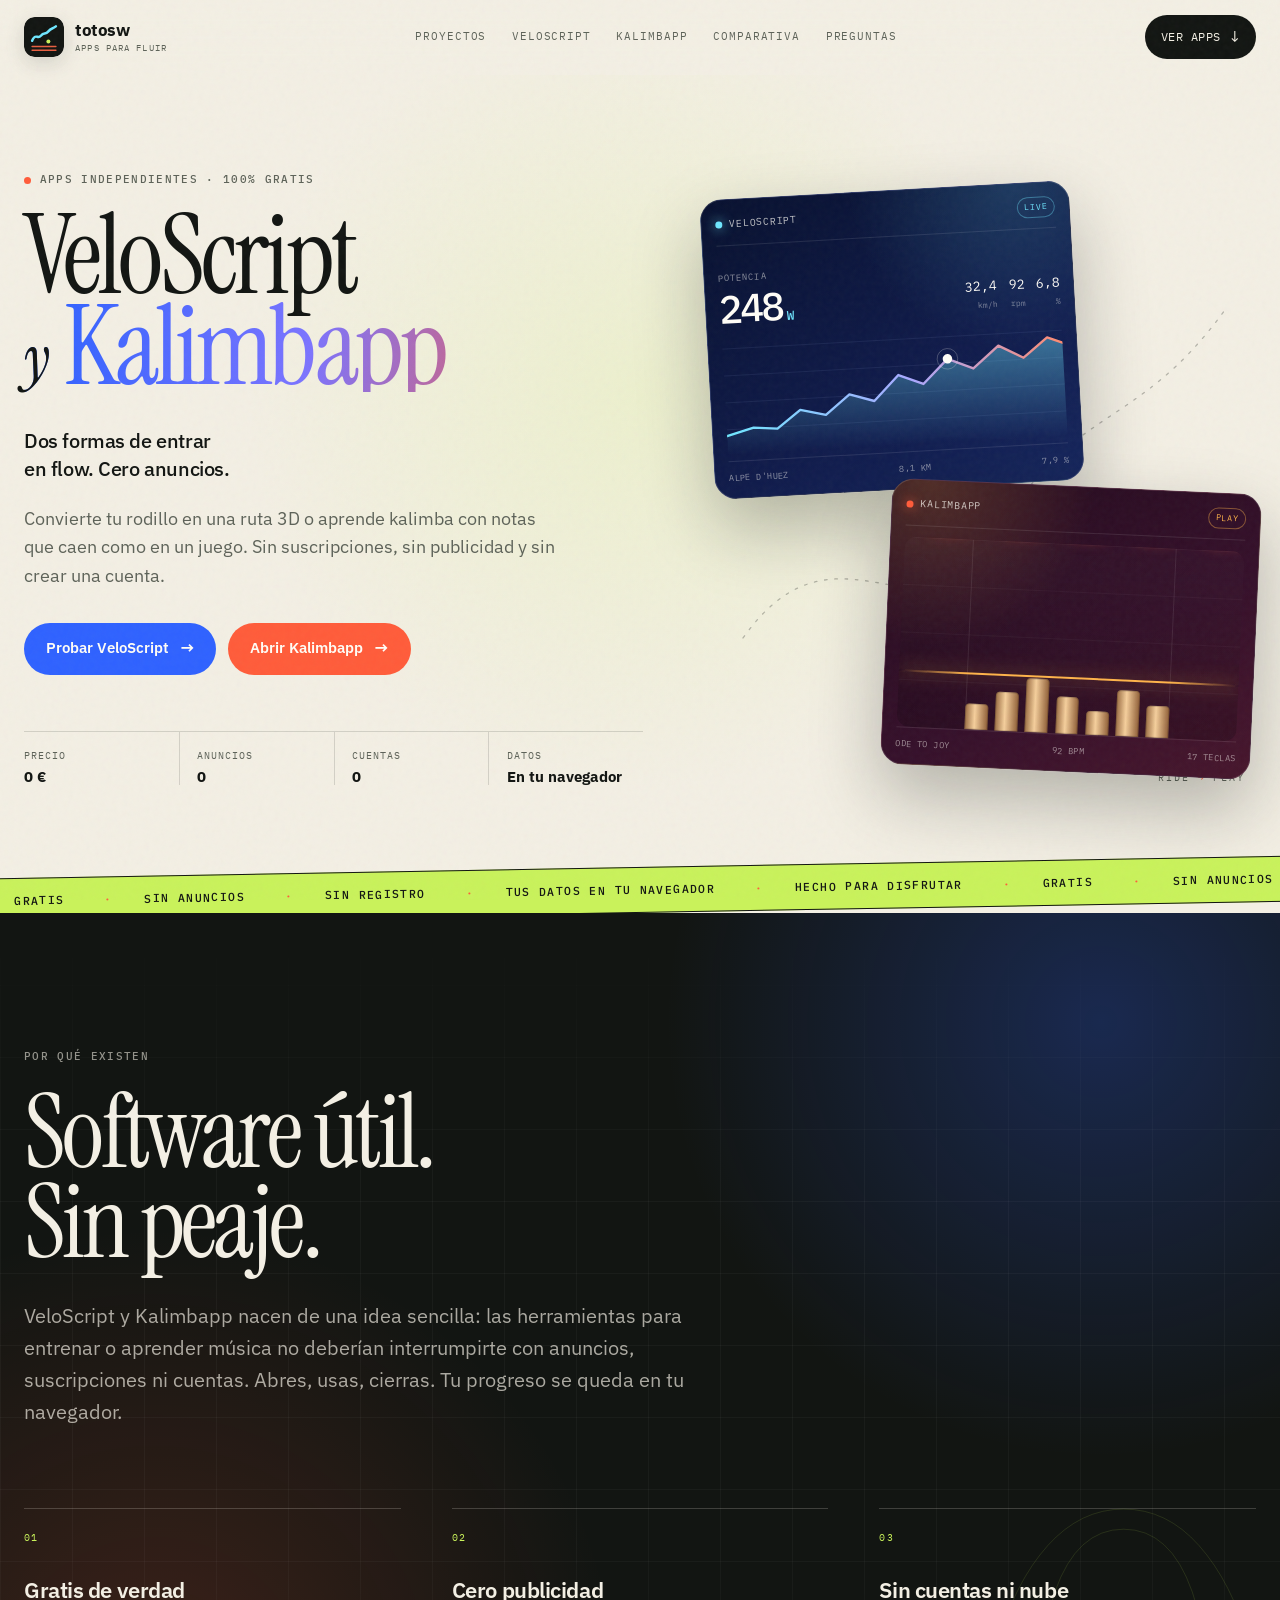
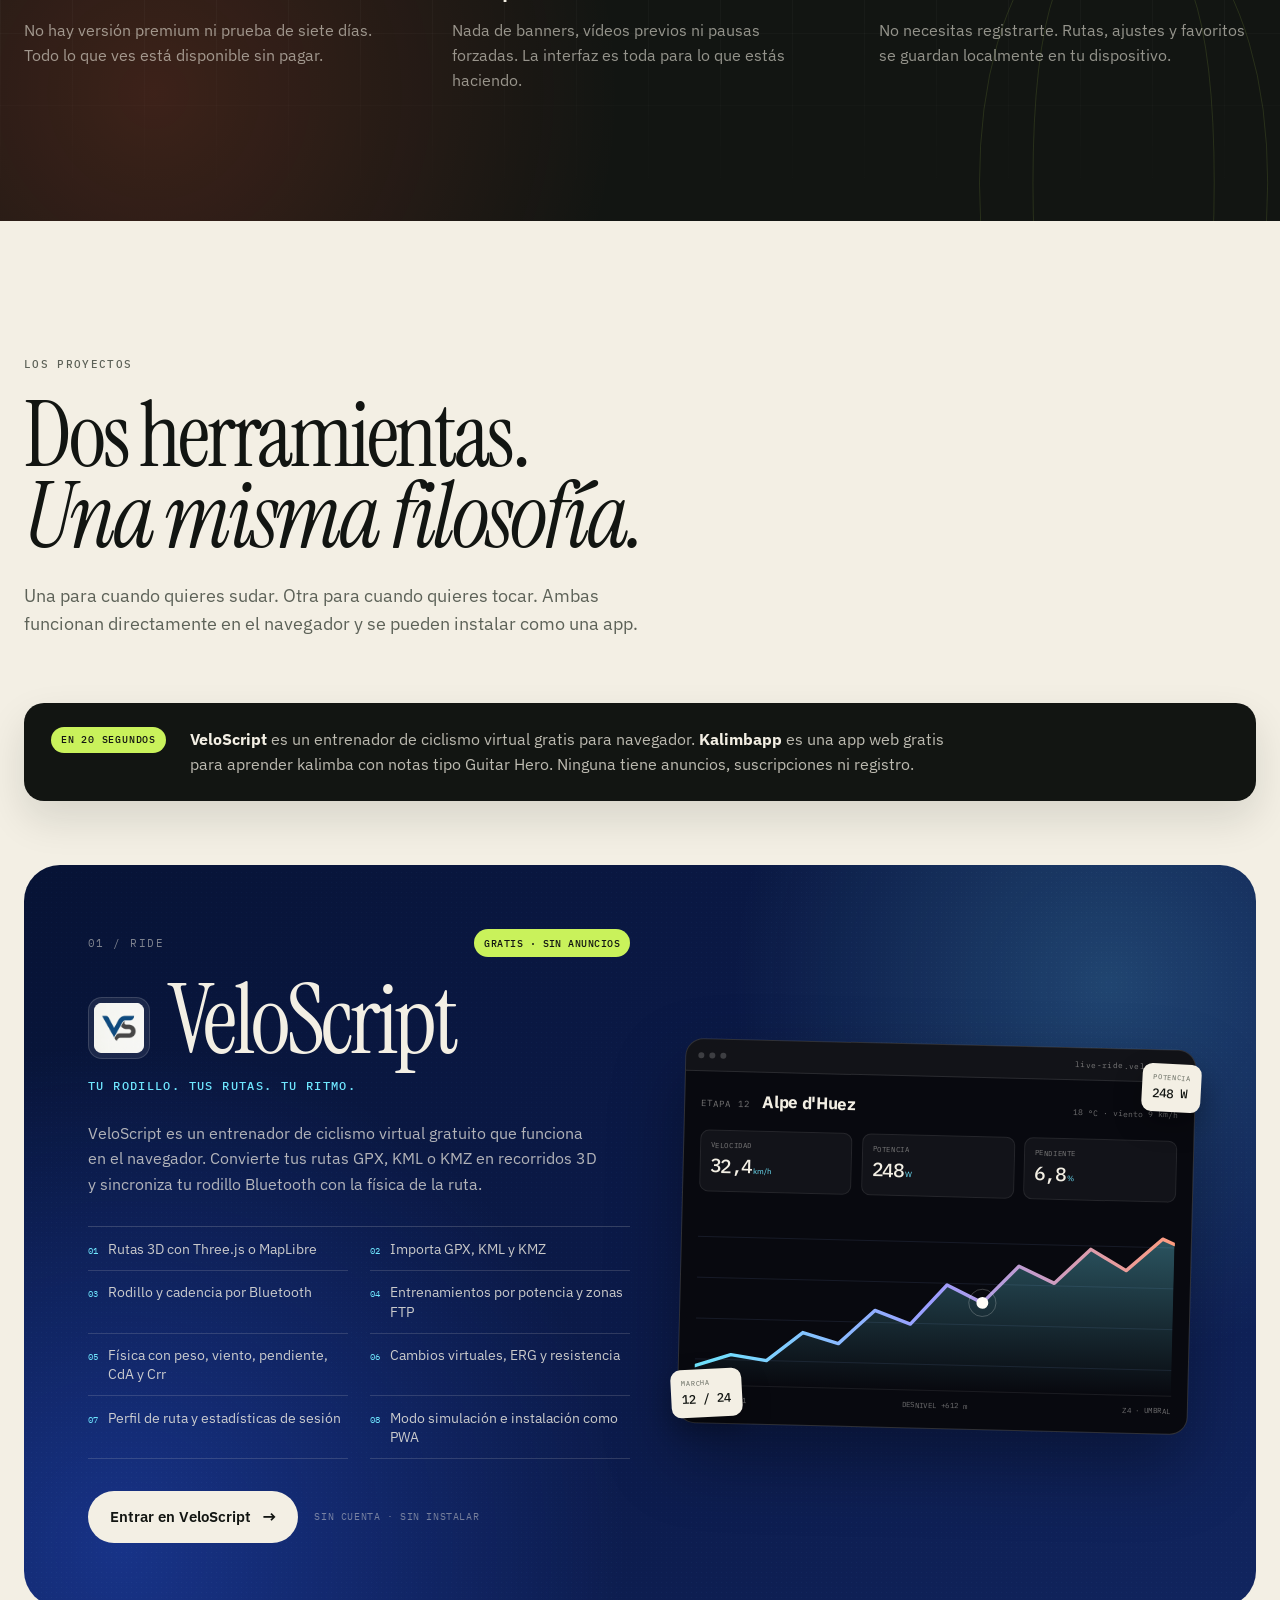
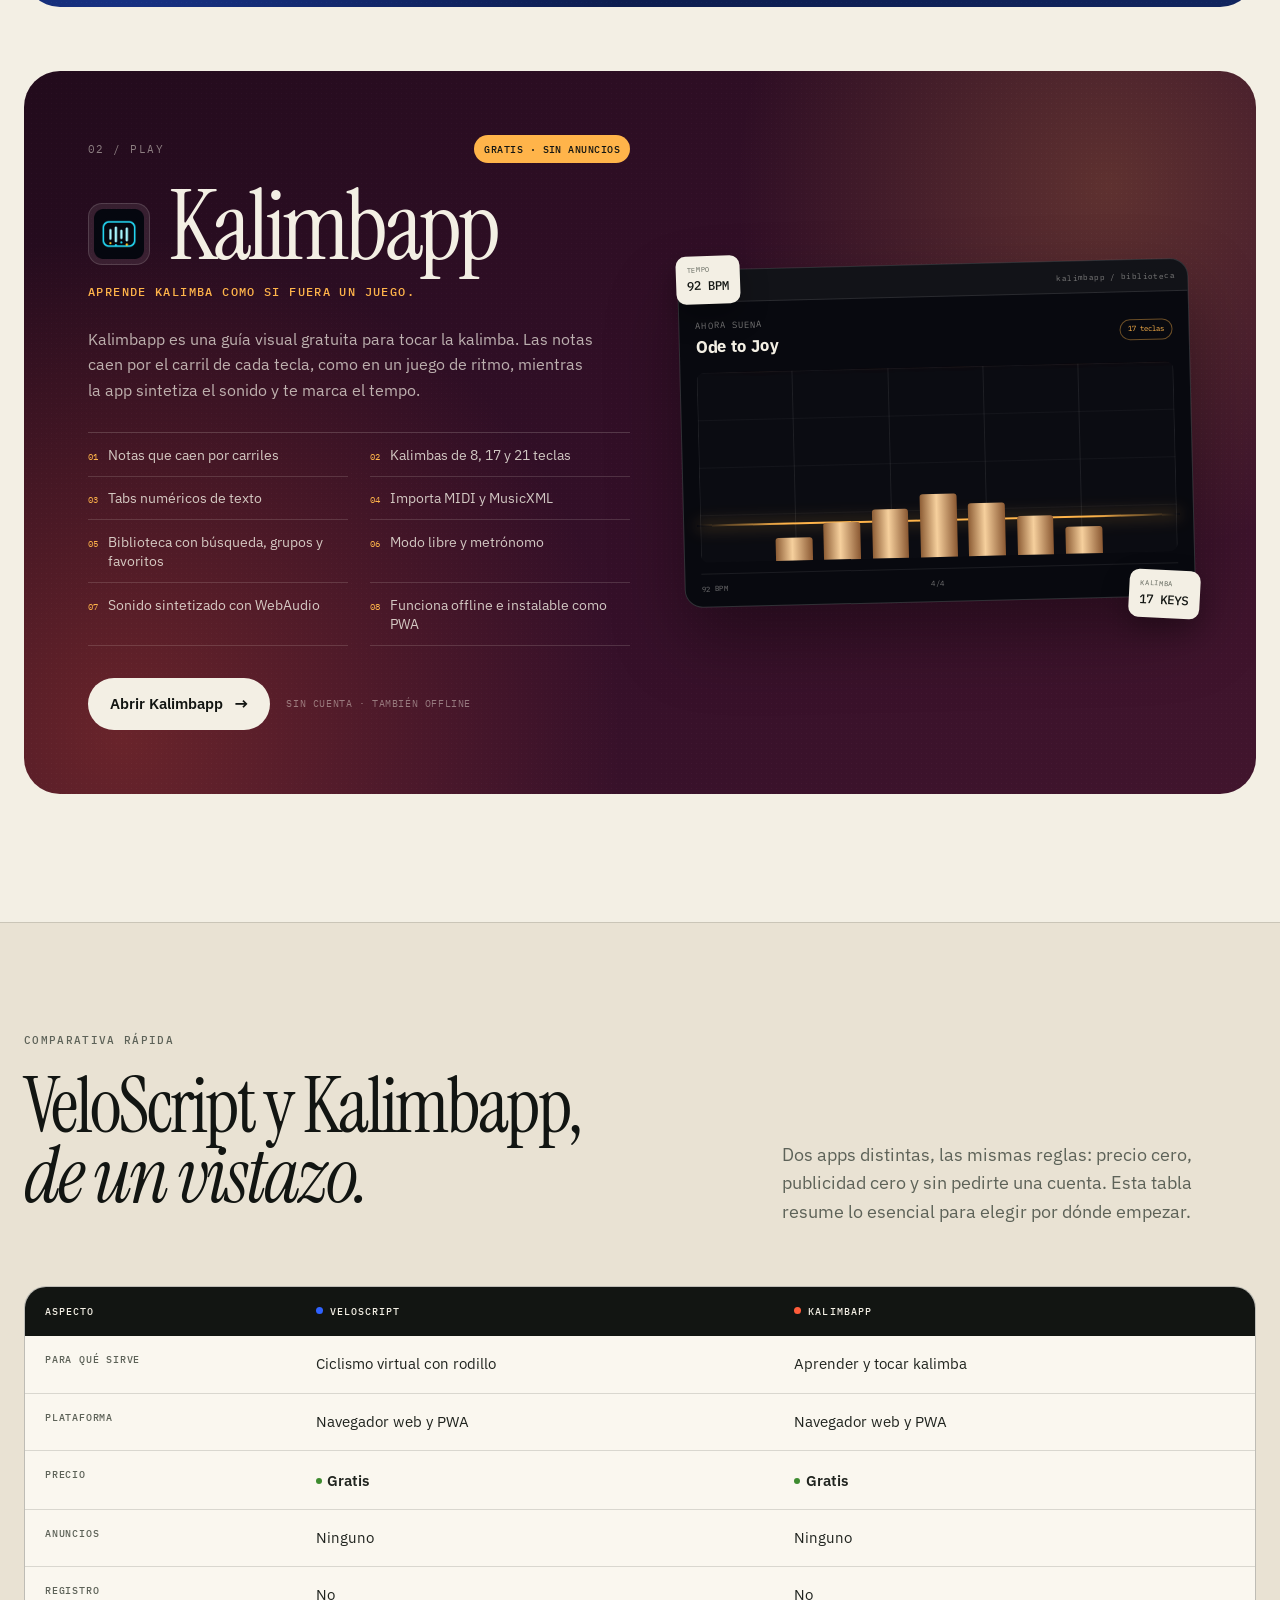
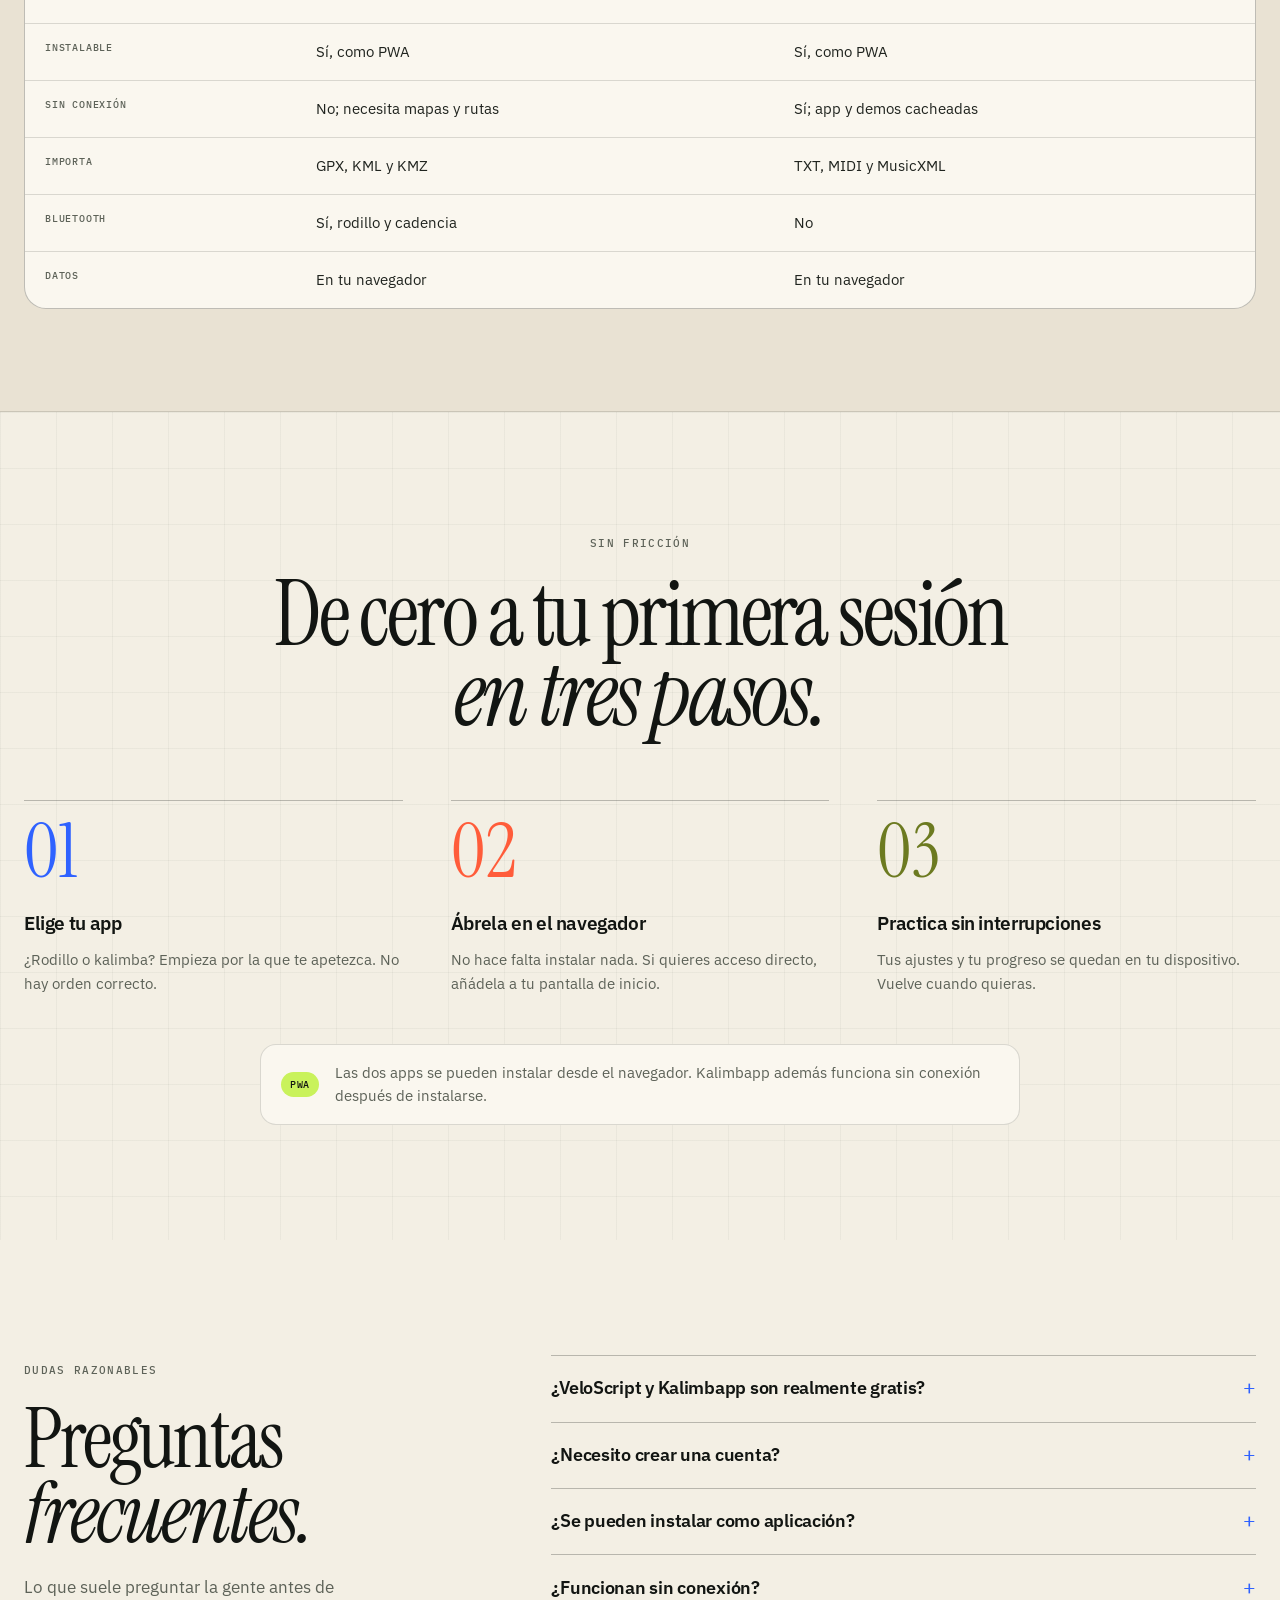
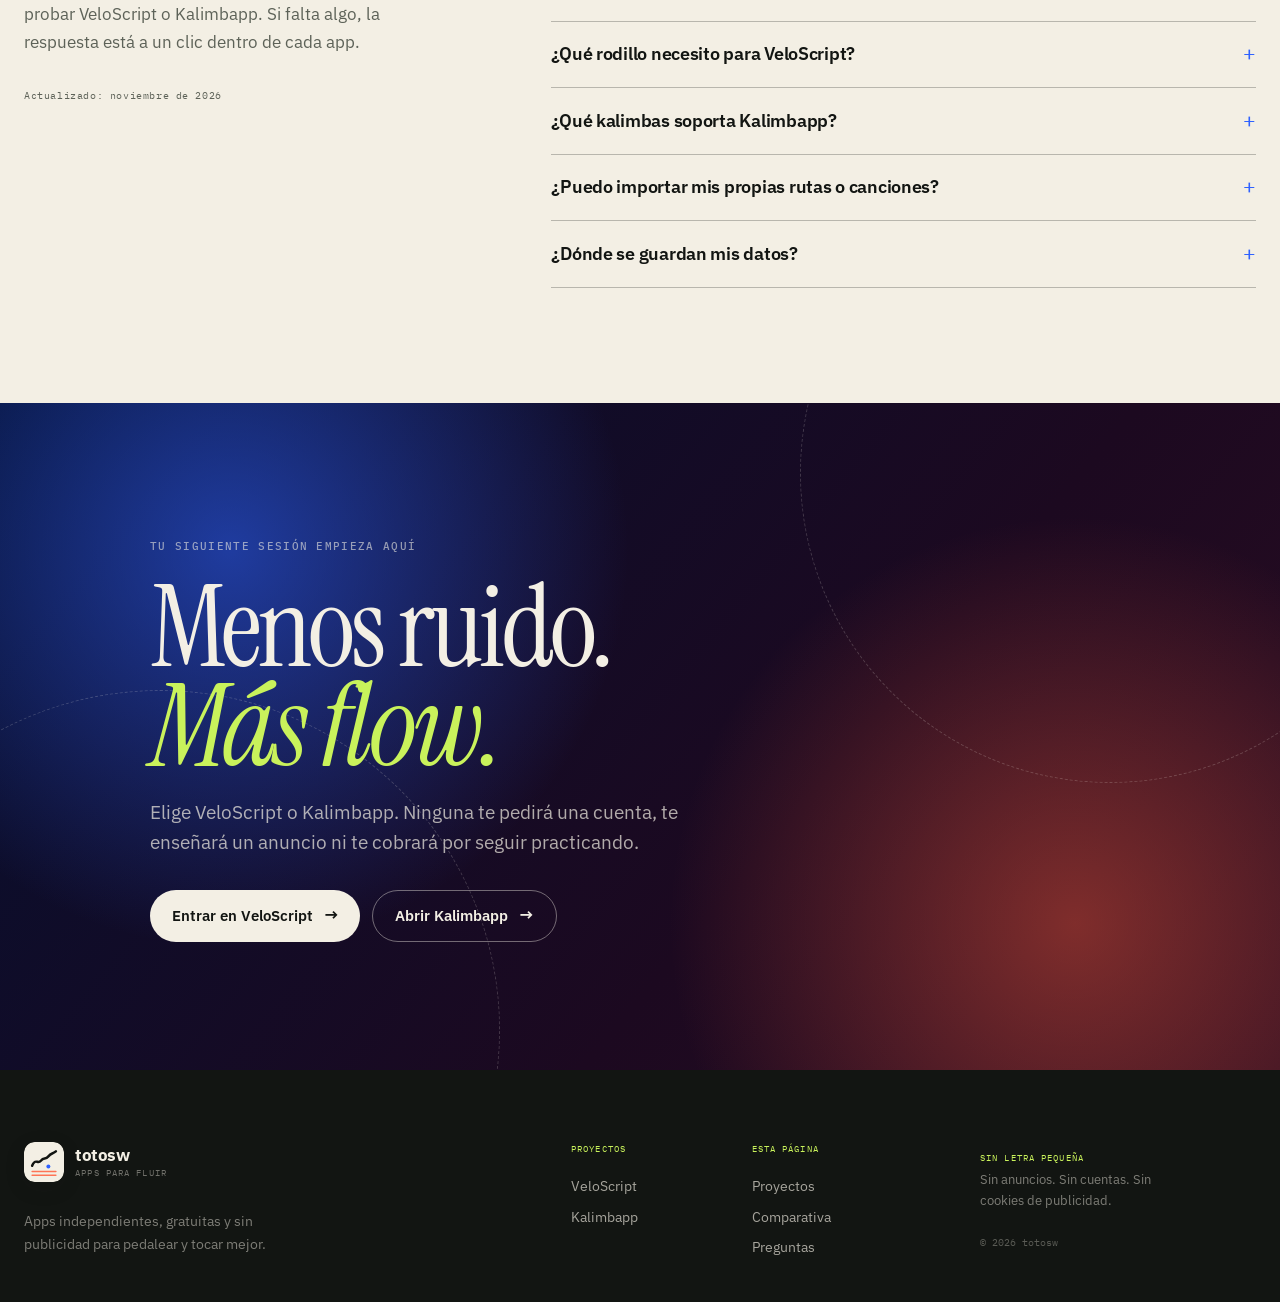
==== index.html @ 56e46e8c "landing" ====
<!doctype html>
<html lang="es">
<head>
  <meta charset="utf-8">
  <meta name="viewport" content="width=device-width, initial-scale=1">
  <title>VeloScript y Kalimbapp · Ciclismo y kalimba gratis</title>
  <meta name="description" content="VeloScript convierte tu rodillo en rutas 3D y entrenamientos por potencia. Kalimbapp enseña kalimba con un juego visual. Gratis, sin anuncios ni registro.">
  <meta name="robots" content="index, follow, max-image-preview:large, max-snippet:-1, max-video-preview:-1">
  <link rel="canonical" href="https://totosw.github.io/">
  <meta name="theme-color" content="#121512">

  <meta property="og:type" content="website">
  <meta property="og:site_name" content="totosw">
  <meta property="og:locale" content="es_ES">
  <meta property="og:title" content="VeloScript y Kalimbapp · Ciclismo y kalimba gratis">
  <meta property="og:description" content="Dos apps gratuitas y sin anuncios: entrenamiento de ciclismo virtual y aprendizaje de kalimba con notas tipo juego.">
  <meta property="og:url" content="https://totosw.github.io/">
  <meta property="og:image" content="https://totosw.github.io/assets/og-cover.png">
  <meta property="og:image:width" content="1200">
  <meta property="og:image:height" content="630">
  <meta property="og:image:alt" content="VeloScript y Kalimbapp, dos apps gratuitas y sin anuncios.">
  <meta name="twitter:card" content="summary_large_image">
  <meta name="twitter:title" content="VeloScript y Kalimbapp · Ciclismo y kalimba gratis">
  <meta name="twitter:description" content="Dos apps gratuitas y sin anuncios: entrenamiento de ciclismo virtual y aprendizaje de kalimba con notas tipo juego.">
  <meta name="twitter:image" content="https://totosw.github.io/assets/og-cover.png">

  <link rel="icon" href="assets/favicon.svg" type="image/svg+xml">
  <link rel="alternate" hreflang="es" href="https://totosw.github.io/">
  <link rel="alternate" hreflang="x-default" href="https://totosw.github.io/">

  <link rel="preconnect" href="https://fonts.googleapis.com">
  <link rel="preconnect" href="https://fonts.gstatic.com" crossorigin>
  <link href="https://fonts.googleapis.com/css2?family=IBM+Plex+Mono:wght@400;500&family=IBM+Plex+Sans:wght@400;500;600;700&family=Instrument+Serif:ital@0;1&display=swap" rel="stylesheet">
  <link rel="stylesheet" href="styles.css">

  <script type="application/ld+json">
  {
    "@context": "https://schema.org",
    "@graph": [
      {
        "@type": "WebSite",
        "@id": "https://totosw.github.io/#website",
        "url": "https://totosw.github.io/",
        "name": "totosw",
        "description": "Apps gratuitas y sin anuncios para ciclismo virtual y kalimba.",
        "inLanguage": "es",
        "publisher": { "@id": "https://totosw.github.io/#organization" }
      },
      {
        "@type": "Organization",
        "@id": "https://totosw.github.io/#organization",
        "name": "totosw",
        "url": "https://totosw.github.io/",
        "logo": {
          "@type": "ImageObject",
          "url": "https://totosw.github.io/assets/favicon.svg"
        },
        "description": "Proyectos web independientes, gratuitos y sin publicidad."
      },
      {
        "@type": "WebPage",
        "@id": "https://totosw.github.io/#webpage",
        "url": "https://totosw.github.io/",
        "name": "VeloScript y Kalimbapp · Ciclismo y kalimba gratis",
        "description": "VeloScript convierte tu rodillo en rutas 3D con entrenamientos por potencia. Kalimbapp te enseña kalimba con un juego visual. Gratis, sin anuncios y sin registro.",
        "isPartOf": { "@id": "https://totosw.github.io/#website" },
        "about": [
          { "@id": "https://totosw.github.io/veloscript/#software" },
          { "@id": "https://totosw.github.io/kalimbaka/#software" }
        ],
        "inLanguage": "es",
        "dateModified": "2026-11-06"
      },
      {
        "@type": "SoftwareApplication",
        "@id": "https://totosw.github.io/veloscript/#software",
        "name": "VeloScript",
        "alternateName": "Veloscript",
        "applicationCategory": "SportsApplication",
        "applicationSubCategory": "Entrenador de ciclismo virtual",
        "operatingSystem": "Web",
        "browserRequirements": "Navegador moderno con WebGL. Web Bluetooth para conectar rodillos y sensores.",
        "url": "https://totosw.github.io/veloscript/",
        "image": "https://totosw.github.io/assets/veloscript-mark.png",
        "description": "Entrenador de ciclismo virtual gratuito para navegador. Convierte rutas GPX, KML y KMZ en recorridos 3D, conecta tu rodillo Bluetooth y entrena con potencia, cadencia y física de la ruta.",
        "isAccessibleForFree": true,
        "offers": {
          "@type": "Offer",
          "price": "0",
          "priceCurrency": "EUR",
          "availability": "https://schema.org/InStock"
        },
        "featureList": [
          "Rutas 3D con Three.js o MapLibre",
          "Importación de GPX, KML y KMZ",
          "Rodillo y cadencia por Bluetooth",
          "Entrenamientos estructurados por potencia y zonas FTP",
          "Física de ciclismo con peso, viento, pendiente, CdA y Crr",
          "Cambios virtuales, modos ERG y resistencia",
          "Estadísticas de sesión y perfil de ruta",
          "Instalable como PWA"
        ],
        "publisher": { "@id": "https://totosw.github.io/#organization" }
      },
      {
        "@type": "SoftwareApplication",
        "@id": "https://totosw.github.io/kalimbaka/#software",
        "name": "Kalimbapp",
        "alternateName": "Kalimbaka",
        "applicationCategory": "MusicApplication",
        "applicationSubCategory": "Aprendizaje de kalimba",
        "operatingSystem": "Web",
        "browserRequirements": "Navegador moderno con WebAudio. Funciona offline tras la instalación.",
        "url": "https://totosw.github.io/kalimbaka/",
        "image": "https://totosw.github.io/assets/kalimbapp-mark.png",
        "description": "Guía visual gratuita para tocar la kalimba. Las notas caen por el carril de cada tecla, con tabs numéricos, sonido sintetizado, metrónomo e importación de MIDI y MusicXML.",
        "isAccessibleForFree": true,
        "offers": {
          "@type": "Offer",
          "price": "0",
          "priceCurrency": "EUR",
          "availability": "https://schema.org/InStock"
        },
        "featureList": [
          "Guía visual con notas que caen por carriles",
          "Kalimbas de 8, 17 y 21 teclas en Do mayor",
          "Tabs numéricos de texto",
          "Importación de MIDI y MusicXML",
          "Biblioteca con búsqueda, grupos y favoritos",
          "Modo libre, metrónomo y sonido con WebAudio",
          "Calibración de pantalla",
          "Funciona offline y es instalable como PWA"
        ],
        "publisher": { "@id": "https://totosw.github.io/#organization" }
      },
      {
        "@type": "FAQPage",
        "@id": "https://totosw.github.io/#faq",
        "mainEntity": [
          {
            "@type": "Question",
            "name": "¿VeloScript y Kalimbapp son realmente gratis?",
            "acceptedAnswer": {
              "@type": "Answer",
              "text": "Sí. Las dos aplicaciones se pueden usar completas sin pagar, sin suscripción y sin anuncios. No hay una versión premium oculta ni compras dentro de la app."
            }
          },
          {
            "@type": "Question",
            "name": "¿Necesito crear una cuenta para usar VeloScript o Kalimbapp?",
            "acceptedAnswer": {
              "@type": "Answer",
              "text": "No. No hay registro ni inicio de sesión. La configuración, las rutas importadas y los favoritos se guardan en el almacenamiento local del navegador."
            }
          },
          {
            "@type": "Question",
            "name": "¿Se pueden instalar como aplicación?",
            "acceptedAnswer": {
              "@type": "Answer",
              "text": "Sí. Ambas incluyen un manifest PWA y se pueden añadir a la pantalla de inicio desde un navegador compatible. En Android y escritorio aparece la opción de instalar; en iPhone o iPad se usa Compartir y Añadir a pantalla de inicio."
            }
          },
          {
            "@type": "Question",
            "name": "¿Funcionan sin conexión?",
            "acceptedAnswer": {
              "@type": "Answer",
              "text": "Kalimbapp funciona offline después de instalarse: su service worker cachea la aplicación y las canciones de demostración. VeloScript necesita conexión para cargar mapas, teselas y rutas, aunque se puede instalar como acceso directo."
            }
          },
          {
            "@type": "Question",
            "name": "¿Qué rodillo necesito para VeloScript?",
            "acceptedAnswer": {
              "@type": "Answer",
              "text": "VeloScript utiliza Web Bluetooth para conectar rodillos y sensores compatibles. También incluye un modo de simulación para probar la interfaz y la física sin dispositivo."
            }
          },
          {
            "@type": "Question",
            "name": "¿Qué kalimbas soporta Kalimbapp?",
            "acceptedAnswer": {
              "@type": "Answer",
              "text": "Kalimbapp está pensada para kalimbas diatónicas en Do mayor de 8, 17 y 21 teclas. Los tabs de 17 teclas también funcionan en una kalimba de 21."
            }
          },
          {
            "@type": "Question",
            "name": "¿Puedo importar mis propias rutas o canciones?",
            "acceptedAnswer": {
              "@type": "Answer",
              "text": "Sí. VeloScript acepta archivos GPX, KML y KMZ. Kalimbapp acepta tabs de texto, archivos MIDI y partituras MusicXML, además de bibliotecas JSON."
            }
          },
          {
            "@type": "Question",
            "name": "¿Dónde se guardan mis datos?",
            "acceptedAnswer": {
              "@type": "Answer",
              "text": "En tu navegador. Ninguna de las dos aplicaciones necesita un backend para funcionar y no se crea una cuenta en la nube."
            }
          }
        ]
      }
    ]
  }
  </script>
</head>
<body>
  <a class="skip-link" href="#main">Saltar al contenido</a>
  <div class="grain" aria-hidden="true"></div>

  <header class="site-header" id="top">
    <div class="wrap header-inner">
      <a class="brand" href="/" aria-label="totosw, inicio">
        <svg class="brand-mark" viewBox="0 0 64 64" aria-hidden="true">
          <rect width="64" height="64" rx="16" fill="#121512"/>
          <path d="M13 38c5-13 9-2 14-8s7-1 12-7 6-3 12-8" fill="none" stroke="#6fe7ff" stroke-width="4" stroke-linecap="round" stroke-linejoin="round"/>
          <path d="M13 47h38M13 53h38" fill="none" stroke="#ff6846" stroke-width="2.4" stroke-linecap="round" opacity=".9"/>
          <circle cx="39" cy="39" r="3.2" fill="#c9f25b"/>
        </svg>
        <span class="brand-copy">
          <span class="brand-name">totosw</span>
          <span class="brand-sub">apps para fluir</span>
        </span>
      </a>

      <nav class="main-nav" aria-label="Navegación principal">
        <a href="#proyectos">Proyectos</a>
        <a href="#veloscript">VeloScript</a>
        <a href="#kalimbapp">Kalimbapp</a>
        <a href="#comparativa">Comparativa</a>
        <a href="#faq">Preguntas</a>
      </nav>

      <a class="header-cta" href="#proyectos">Ver apps <span aria-hidden="true">↓</span></a>
    </div>
  </header>

  <main id="main">
    <section class="hero" aria-labelledby="hero-title">
      <div class="wrap hero-grid">
        <div class="hero-copy">
          <p class="kicker"><span class="kicker-dot" aria-hidden="true"></span> Apps independientes · 100% gratis</p>
          <h1 id="hero-title">
            <span class="h1-line">VeloScript</span>
            <span class="h1-line h1-line--second"><em>y</em> Kalimbapp</span>
            <span class="h1-sub">Dos formas de entrar en flow. Cero anuncios.</span>
          </h1>
          <p class="hero-lead">Convierte tu rodillo en una ruta 3D o aprende kalimba con notas que caen como en un juego. Sin suscripciones, sin publicidad y sin crear una cuenta.</p>

          <div class="hero-actions">
            <a class="btn btn--ride" href="/veloscript/">Probar VeloScript <span aria-hidden="true">→</span></a>
            <a class="btn btn--play" href="/kalimbaka/">Abrir Kalimbapp <span aria-hidden="true">→</span></a>
          </div>

          <dl class="proof">
            <div><dt>Precio</dt><dd>0 €</dd></div>
            <div><dt>Anuncios</dt><dd>0</dd></div>
            <div><dt>Cuentas</dt><dd>0</dd></div>
            <div><dt>Datos</dt><dd>En tu navegador</dd></div>
          </dl>
        </div>

        <div class="hero-stage" aria-hidden="true">
          <svg class="stage-flow" viewBox="0 0 640 680" fill="none">
            <path d="M42 530C155 370 260 560 340 410C420 260 500 290 602 150" stroke="currentColor" stroke-width="1.5" stroke-dasharray="3 9" stroke-linecap="round"/>
            <circle cx="340" cy="410" r="5" fill="currentColor"/>
          </svg>

          <article class="device device--ride">
            <div class="device-bar">
              <span class="device-dot device-dot--blue"></span>
              <span>VeloScript</span>
              <span class="device-state">LIVE</span>
            </div>
            <div class="ride-hud">
              <div class="ride-power">
                <span class="micro-label">Potencia</span>
                <strong>248<small>W</small></strong>
              </div>
              <div class="ride-splits">
                <span>32,4<small>km/h</small></span>
                <span>92<small>rpm</small></span>
                <span>6,8<small>%</small></span>
              </div>
            </div>
            <svg class="ride-profile" viewBox="0 0 430 150" fill="none">
              <defs>
                <linearGradient id="ride-fill" x1="0" y1="0" x2="0" y2="1">
                  <stop offset="0" stop-color="#6fe7ff" stop-opacity=".42"/>
                  <stop offset="1" stop-color="#6fe7ff" stop-opacity="0"/>
                </linearGradient>
                <linearGradient id="ride-stroke" x1="0" y1="0" x2="1" y2="0">
                  <stop offset="0" stop-color="#6fe7ff"/>
                  <stop offset=".55" stop-color="#a9a8ff"/>
                  <stop offset="1" stop-color="#ff8b6f"/>
                </linearGradient>
              </defs>
              <path d="M0 118H430M0 84H430M0 50H430M0 16H430" stroke="#8fa8d8" stroke-opacity=".13"/>
              <path d="M0 126L34 117L64 120L94 98L126 106L157 82L188 92L220 61L251 74L283 44L315 58L348 31L379 48L410 24L430 32V150H0Z" fill="url(#ride-fill)"/>
              <path d="M0 126L34 117L64 120L94 98L126 106L157 82L188 92L220 61L251 74L283 44L315 58L348 31L379 48L410 24L430 32" stroke="url(#ride-stroke)" stroke-width="3" stroke-linecap="round" stroke-linejoin="round"/>
              <circle cx="283" cy="44" r="6" fill="#fffdf7"/>
              <circle cx="283" cy="44" r="13" stroke="#fffdf7" stroke-opacity=".28"/>
            </svg>
            <div class="device-foot">
              <span>Alpe d'Huez</span>
              <span>8,1 km</span>
              <span>7,9 %</span>
            </div>
          </article>

          <article class="device device--play">
            <div class="device-bar">
              <span class="device-dot device-dot--coral"></span>
              <span>Kalimbapp</span>
              <span class="device-state device-state--amber">PLAY</span>
            </div>
            <div class="play-stage">
              <div class="play-lanes">
                <span class="note note--1"></span>
                <span class="note note--2"></span>
                <span class="note note--3"></span>
                <span class="note note--4"></span>
                <span class="note note--5"></span>
              </div>
              <div class="hit-line"></div>
              <div class="tines">
                <i style="--h:38%"></i><i style="--h:58%"></i><i style="--h:80%"></i><i style="--h:55%"></i><i style="--h:36%"></i><i style="--h:68%"></i><i style="--h:48%"></i>
              </div>
            </div>
            <div class="device-foot">
              <span>Ode to Joy</span>
              <span>92 BPM</span>
              <span>17 teclas</span>
            </div>
          </article>

          <span class="stage-caption">RIDE <b>→</b> PLAY</span>
        </div>
      </div>
    </section>

    <div class="ticker" aria-hidden="true">
      <div class="ticker-track">
        <span>Gratis</span><span>Sin anuncios</span><span>Sin registro</span><span>Tus datos en tu navegador</span><span>Hecho para disfrutar</span>
        <span>Gratis</span><span>Sin anuncios</span><span>Sin registro</span><span>Tus datos en tu navegador</span><span>Hecho para disfrutar</span>
      </div>
    </div>

    <section class="manifesto" aria-labelledby="manifesto-title">
      <span class="manifesto-zero" aria-hidden="true">0</span>
      <div class="wrap">
        <p class="kicker kicker--light">Por qué existen</p>
        <h2 id="manifesto-title">Software útil.<br>Sin peaje.</h2>
        <p class="manifesto-lead">VeloScript y Kalimbapp nacen de una idea sencilla: las herramientas para entrenar o aprender música no deberían interrumpirte con anuncios, suscripciones ni cuentas. Abres, usas, cierras. Tu progreso se queda en tu navegador.</p>
        <div class="pillars">
          <article>
            <span class="pillar-num">01</span>
            <h3>Gratis de verdad</h3>
            <p>No hay versión premium ni prueba de siete días. Todo lo que ves está disponible sin pagar.</p>
          </article>
          <article>
            <span class="pillar-num">02</span>
            <h3>Cero publicidad</h3>
            <p>Nada de banners, vídeos previos ni pausas forzadas. La interfaz es toda para lo que estás haciendo.</p>
          </article>
          <article>
            <span class="pillar-num">03</span>
            <h3>Sin cuentas ni nube</h3>
            <p>No necesitas registrarte. Rutas, ajustes y favoritos se guardan localmente en tu dispositivo.</p>
          </article>
        </div>
      </div>
    </section>

    <section class="projects" id="proyectos" aria-labelledby="projects-title">
      <div class="wrap">
        <header class="section-head">
          <p class="kicker">Los proyectos</p>
          <h2 id="projects-title">Dos herramientas.<br><em>Una misma filosofía.</em></h2>
          <p>Una para cuando quieres sudar. Otra para cuando quieres tocar. Ambas funcionan directamente en el navegador y se pueden instalar como una app.</p>
        </header>

        <div class="quick-answer">
          <span class="quick-answer-label">En 20 segundos</span>
          <p><strong>VeloScript</strong> es un entrenador de ciclismo virtual gratis para navegador. <strong>Kalimbapp</strong> es una app web gratis para aprender kalimba con notas tipo Guitar Hero. Ninguna tiene anuncios, suscripciones ni registro.</p>
        </div>

        <article class="project project--ride" id="veloscript">
          <div class="project-copy">
            <div class="project-meta">
              <span class="project-num">01 / RIDE</span>
              <span class="free-badge">Gratis · Sin anuncios</span>
            </div>
            <div class="project-title">
              <img class="project-icon" src="assets/veloscript-mark.png" alt="Logotipo de VeloScript" width="56" height="56" loading="lazy">
              <h2>VeloScript</h2>
            </div>
            <p class="project-tagline">Tu rodillo. Tus rutas. Tu ritmo.</p>
            <p class="project-answer">VeloScript es un entrenador de ciclismo virtual gratuito que funciona en el navegador. Convierte tus rutas GPX, KML o KMZ en recorridos 3D y sincroniza tu rodillo Bluetooth con la física de la ruta.</p>
            <ul class="feature-list">
              <li><span>01</span>Rutas 3D con Three.js o MapLibre</li>
              <li><span>02</span>Importa GPX, KML y KMZ</li>
              <li><span>03</span>Rodillo y cadencia por Bluetooth</li>
              <li><span>04</span>Entrenamientos por potencia y zonas FTP</li>
              <li><span>05</span>Física con peso, viento, pendiente, CdA y Crr</li>
              <li><span>06</span>Cambios virtuales, ERG y resistencia</li>
              <li><span>07</span>Perfil de ruta y estadísticas de sesión</li>
              <li><span>08</span>Modo simulación e instalación como PWA</li>
            </ul>
            <div class="project-actions">
              <a class="btn btn--light" href="/veloscript/">Entrar en VeloScript <span aria-hidden="true">→</span></a>
              <span class="action-note">Sin cuenta · Sin instalar</span>
            </div>
          </div>

          <div class="project-art project-art--ride" aria-hidden="true">
            <div class="art-window">
              <div class="art-window-bar"><i></i><i></i><i></i><span>live-ride.veloscript</span></div>
              <div class="art-ride">
                <div class="art-ride-top">
                  <span class="micro-label">Etapa 12</span>
                  <strong>Alpe d'Huez</strong>
                  <span class="art-weather">18 °C · viento 9 km/h</span>
                </div>
                <div class="art-ride-stats">
                  <div><span>Velocidad</span><b>32,4</b><small>km/h</small></div>
                  <div><span>Potencia</span><b>248</b><small>W</small></div>
                  <div><span>Pendiente</span><b>6,8</b><small>%</small></div>
                </div>
                <svg viewBox="0 0 560 220" fill="none">
                  <path d="M0 190H560M0 142H560M0 94H560M0 46H560" stroke="#9bb8ff" stroke-opacity=".12"/>
                  <path d="M0 198L42 184L84 190L126 156L168 168L210 128L252 143L294 96L336 116L378 72L420 91L462 50L504 74L546 36L560 42V220H0Z" fill="url(#project-fill)"/>
                  <path d="M0 198L42 184L84 190L126 156L168 168L210 128L252 143L294 96L336 116L378 72L420 91L462 50L504 74L546 36L560 42" stroke="url(#project-stroke)" stroke-width="4" stroke-linecap="round" stroke-linejoin="round"/>
                  <defs>
                    <linearGradient id="project-fill" x1="0" y1="0" x2="0" y2="1"><stop stop-color="#6fe7ff" stop-opacity=".34"/><stop offset="1" stop-color="#6fe7ff" stop-opacity="0"/></linearGradient>
                    <linearGradient id="project-stroke" x1="0" y1="0" x2="1" y2="0"><stop stop-color="#6fe7ff"/><stop offset=".5" stop-color="#9c9cff"/><stop offset="1" stop-color="#ff9c7f"/></linearGradient>
                  </defs>
                  <circle cx="336" cy="116" r="7" fill="#fffdf7"/>
                  <circle cx="336" cy="116" r="16" stroke="#fffdf7" stroke-opacity=".25"/>
                </svg>
                <div class="art-ride-foot"><span>KM 4,2 / 8,1</span><span>DESNIVEL +612 m</span><span>Z4 · UMBRAL</span></div>
              </div>
            </div>
            <div class="art-chip art-chip--power"><span>POTENCIA</span><strong>248 W</strong></div>
            <div class="art-chip art-chip--gear"><span>MARCHA</span><strong>12 / 24</strong></div>
          </div>
        </article>

        <article class="project project--play" id="kalimbapp">
          <div class="project-copy">
            <div class="project-meta">
              <span class="project-num">02 / PLAY</span>
              <span class="free-badge free-badge--play">Gratis · Sin anuncios</span>
            </div>
            <div class="project-title">
              <img class="project-icon" src="assets/kalimbapp-mark.png" alt="Icono de Kalimbapp" width="56" height="56" loading="lazy">
              <h2>Kalimbapp</h2>
            </div>
            <p class="project-tagline">Aprende kalimba como si fuera un juego.</p>
            <p class="project-answer">Kalimbapp es una guía visual gratuita para tocar la kalimba. Las notas caen por el carril de cada tecla, como en un juego de ritmo, mientras la app sintetiza el sonido y te marca el tempo.</p>
            <ul class="feature-list">
              <li><span>01</span>Notas que caen por carriles</li>
              <li><span>02</span>Kalimbas de 8, 17 y 21 teclas</li>
              <li><span>03</span>Tabs numéricos de texto</li>
              <li><span>04</span>Importa MIDI y MusicXML</li>
              <li><span>05</span>Biblioteca con búsqueda, grupos y favoritos</li>
              <li><span>06</span>Modo libre y metrónomo</li>
              <li><span>07</span>Sonido sintetizado con WebAudio</li>
              <li><span>08</span>Funciona offline e instalable como PWA</li>
            </ul>
            <div class="project-actions">
              <a class="btn btn--light" href="/kalimbaka/">Abrir Kalimbapp <span aria-hidden="true">→</span></a>
              <span class="action-note">Sin cuenta · También offline</span>
            </div>
          </div>

          <div class="project-art project-art--play" aria-hidden="true">
            <div class="art-window">
              <div class="art-window-bar"><i></i><i></i><i></i><span>kalimbapp / biblioteca</span></div>
              <div class="art-play">
                <div class="art-play-head">
                  <div><span class="micro-label">Ahora suena</span><strong>Ode to Joy</strong></div>
                  <span class="art-pill">17 teclas</span>
                </div>
                <div class="art-lanes">
                  <div class="art-lane"><span class="art-note" style="--x:18%;--d:0s"></span><span class="art-note" style="--x:52%;--d:-1.4s"></span></div>
                  <div class="art-lane"><span class="art-note" style="--x:36%;--d:-.7s"></span><span class="art-note" style="--x:72%;--d:-2.2s"></span></div>
                  <div class="art-lane"><span class="art-note" style="--x:25%;--d:-1.9s"></span><span class="art-note" style="--x:62%;--d:-.3s"></span></div>
                  <div class="art-lane"><span class="art-note" style="--x:44%;--d:-2.6s"></span><span class="art-note" style="--x:80%;--d:-1.1s"></span></div>
                  <div class="art-lane"><span class="art-note" style="--x:30%;--d:-1.6s"></span><span class="art-note" style="--x:66%;--d:-.5s"></span></div>
                </div>
                <div class="art-hit"></div>
                <div class="art-tines"><i style="--h:34%"></i><i style="--h:54%"></i><i style="--h:72%"></i><i style="--h:92%"></i><i style="--h:78%"></i><i style="--h:58%"></i><i style="--h:40%"></i></div>
                <div class="art-play-foot"><span>92 BPM</span><span>4/4</span><span>Melodía</span></div>
              </div>
            </div>
            <div class="art-chip art-chip--tempo"><span>TEMPO</span><strong>92 BPM</strong></div>
            <div class="art-chip art-chip--keys"><span>KALIMBA</span><strong>17 KEYS</strong></div>
          </div>
        </article>
      </div>
    </section>

    <section class="compare" id="comparativa" aria-labelledby="compare-title">
      <div class="wrap">
        <header class="section-head section-head--split">
          <div>
            <p class="kicker">Comparativa rápida</p>
            <h2 id="compare-title">VeloScript y Kalimbapp,<br><em>de un vistazo.</em></h2>
          </div>
          <p>Dos apps distintas, las mismas reglas: precio cero, publicidad cero y sin pedirte una cuenta. Esta tabla resume lo esencial para elegir por dónde empezar.</p>
        </header>

        <div class="table-wrap">
          <table>
            <caption>Comparativa de VeloScript y Kalimbapp</caption>
            <thead>
              <tr>
                <th scope="col">Aspecto</th>
                <th scope="col"><span class="th-dot th-dot--ride"></span>VeloScript</th>
                <th scope="col"><span class="th-dot th-dot--play"></span>Kalimbapp</th>
              </tr>
            </thead>
            <tbody>
              <tr><th scope="row">Para qué sirve</th><td>Ciclismo virtual con rodillo</td><td>Aprender y tocar kalimba</td></tr>
              <tr><th scope="row">Plataforma</th><td>Navegador web y PWA</td><td>Navegador web y PWA</td></tr>
              <tr><th scope="row">Precio</th><td><span class="yes">Gratis</span></td><td><span class="yes">Gratis</span></td></tr>
              <tr><th scope="row">Anuncios</th><td>Ninguno</td><td>Ninguno</td></tr>
              <tr><th scope="row">Registro</th><td>No</td><td>No</td></tr>
              <tr><th scope="row">Instalable</th><td>Sí, como PWA</td><td>Sí, como PWA</td></tr>
              <tr><th scope="row">Sin conexión</th><td>No; necesita mapas y rutas</td><td>Sí; app y demos cacheadas</td></tr>
              <tr><th scope="row">Importa</th><td>GPX, KML y KMZ</td><td>TXT, MIDI y MusicXML</td></tr>
              <tr><th scope="row">Bluetooth</th><td>Sí, rodillo y cadencia</td><td>No</td></tr>
              <tr><th scope="row">Datos</th><td>En tu navegador</td><td>En tu navegador</td></tr>
            </tbody>
          </table>
        </div>
      </div>
    </section>

    <section class="start" aria-labelledby="start-title">
      <div class="wrap">
        <header class="section-head section-head--center">
          <p class="kicker">Sin fricción</p>
          <h2 id="start-title">De cero a tu primera sesión<br><em>en tres pasos.</em></h2>
        </header>
        <div class="steps">
          <article>
            <span class="step-num">01</span>
            <h3>Elige tu app</h3>
            <p>¿Rodillo o kalimba? Empieza por la que te apetezca. No hay orden correcto.</p>
          </article>
          <article>
            <span class="step-num">02</span>
            <h3>Ábrela en el navegador</h3>
            <p>No hace falta instalar nada. Si quieres acceso directo, añádela a tu pantalla de inicio.</p>
          </article>
          <article>
            <span class="step-num">03</span>
            <h3>Practica sin interrupciones</h3>
            <p>Tus ajustes y tu progreso se quedan en tu dispositivo. Vuelve cuando quieras.</p>
          </article>
        </div>
        <div class="install-note">
          <span class="install-note-tag">PWA</span>
          <p>Las dos apps se pueden instalar desde el navegador. Kalimbapp además funciona sin conexión después de instalarse.</p>
        </div>
      </div>
    </section>

    <section class="faq" id="faq" aria-labelledby="faq-title">
      <div class="wrap faq-grid">
        <header class="faq-head">
          <p class="kicker">Dudas razonables</p>
          <h2 id="faq-title">Preguntas<br><em>frecuentes.</em></h2>
          <p>Lo que suele preguntar la gente antes de probar VeloScript o Kalimbapp. Si falta algo, la respuesta está a un clic dentro de cada app.</p>
          <p class="updated">Actualizado: <time datetime="2026-11-06">noviembre de 2026</time></p>
        </header>
        <div class="faq-list">
          <details class="faq-item">
            <summary>¿VeloScript y Kalimbapp son realmente gratis?</summary>
            <p>Sí. Las dos aplicaciones se pueden usar completas sin pagar, sin suscripción y sin anuncios. No hay una versión premium oculta ni compras dentro de la app.</p>
          </details>
          <details class="faq-item">
            <summary>¿Necesito crear una cuenta?</summary>
            <p>No. No hay registro ni inicio de sesión. La configuración, las rutas importadas y los favoritos se guardan en el almacenamiento local del navegador.</p>
          </details>
          <details class="faq-item">
            <summary>¿Se pueden instalar como aplicación?</summary>
            <p>Sí. Ambas incluyen un manifest PWA y se pueden añadir a la pantalla de inicio desde un navegador compatible. En Android y escritorio aparece la opción de instalar; en iPhone o iPad se usa Compartir y Añadir a pantalla de inicio.</p>
          </details>
          <details class="faq-item">
            <summary>¿Funcionan sin conexión?</summary>
            <p>Kalimbapp funciona offline después de instalarse: su service worker cachea la aplicación y las canciones de demostración. VeloScript necesita conexión para cargar mapas, teselas y rutas, aunque se puede instalar como acceso directo.</p>
          </details>
          <details class="faq-item">
            <summary>¿Qué rodillo necesito para VeloScript?</summary>
            <p>VeloScript utiliza Web Bluetooth para conectar rodillos y sensores compatibles. También incluye un modo de simulación para probar la interfaz y la física sin dispositivo.</p>
          </details>
          <details class="faq-item">
            <summary>¿Qué kalimbas soporta Kalimbapp?</summary>
            <p>Kalimbapp está pensada para kalimbas diatónicas en Do mayor de 8, 17 y 21 teclas. Los tabs de 17 teclas también funcionan en una kalimba de 21.</p>
          </details>
          <details class="faq-item">
            <summary>¿Puedo importar mis propias rutas o canciones?</summary>
            <p>Sí. VeloScript acepta archivos GPX, KML y KMZ. Kalimbapp acepta tabs de texto, archivos MIDI y partituras MusicXML, además de bibliotecas JSON.</p>
          </details>
          <details class="faq-item">
            <summary>¿Dónde se guardan mis datos?</summary>
            <p>En tu navegador. Ninguna de las dos aplicaciones necesita un backend para funcionar y no se crea una cuenta en la nube.</p>
          </details>
        </div>
      </div>
    </section>

    <section class="closing" aria-labelledby="closing-title">
      <div class="closing-orbit closing-orbit--ride" aria-hidden="true"></div>
      <div class="closing-orbit closing-orbit--play" aria-hidden="true"></div>
      <div class="wrap closing-inner">
        <p class="kicker kicker--light">Tu siguiente sesión empieza aquí</p>
        <h2 id="closing-title">Menos ruido.<br><em>Más flow.</em></h2>
        <p>Elige VeloScript o Kalimbapp. Ninguna te pedirá una cuenta, te enseñará un anuncio ni te cobrará por seguir practicando.</p>
        <div class="closing-actions">
          <a class="btn btn--light" href="/veloscript/">Entrar en VeloScript <span aria-hidden="true">→</span></a>
          <a class="btn btn--ghost" href="/kalimbaka/">Abrir Kalimbapp <span aria-hidden="true">→</span></a>
        </div>
      </div>
    </section>
  </main>

  <footer class="site-footer">
    <div class="wrap footer-grid">
      <div class="footer-brand">
        <a class="brand brand--footer" href="#top" aria-label="Volver arriba">
          <svg class="brand-mark" viewBox="0 0 64 64" aria-hidden="true">
            <rect width="64" height="64" rx="16" fill="#f3efe4"/>
            <path d="M13 38c5-13 9-2 14-8s7-1 12-7 6-3 12-8" fill="none" stroke="#121512" stroke-width="4" stroke-linecap="round" stroke-linejoin="round"/>
            <path d="M13 47h38M13 53h38" fill="none" stroke="#ff6846" stroke-width="2.4" stroke-linecap="round" opacity=".9"/>
            <circle cx="39" cy="39" r="3.2" fill="#2f62ff"/>
          </svg>
          <span class="brand-copy">
            <span class="brand-name">totosw</span>
            <span class="brand-sub">apps para fluir</span>
          </span>
        </a>
        <p>Apps independientes, gratuitas y sin publicidad para pedalear y tocar mejor.</p>
      </div>
      <nav class="footer-nav" aria-label="Enlaces del pie">
        <div>
          <span class="footer-title">Proyectos</span>
          <a href="/veloscript/">VeloScript</a>
          <a href="/kalimbaka/">Kalimbapp</a>
        </div>
        <div>
          <span class="footer-title">Esta página</span>
          <a href="#proyectos">Proyectos</a>
          <a href="#comparativa">Comparativa</a>
          <a href="#faq">Preguntas</a>
        </div>
      </nav>
      <div class="footer-note">
        <span class="footer-title">Sin letra pequeña</span>
        <p>Sin anuncios. Sin cuentas. Sin cookies de publicidad.</p>
        <p>© 2026 totosw</p>
      </div>
    </div>
  </footer>

  <script src="landing.js" defer></script>
</body>
</html>
---- styles.css ----
:root {
  --paper: #f3efe4;
  --paper-2: #e9e2d3;
  --paper-3: #faf7ef;
  --ink: #121512;
  --ink-2: #20241f;
  --muted: #5d6258;
  --line: rgba(18, 21, 18, 0.14);
  --line-strong: rgba(18, 21, 18, 0.26);
  --ride: #2f62ff;
  --ride-bright: #6fe7ff;
  --ride-deep: #07143d;
  --play: #ff5c3a;
  --play-bright: #ffb44a;
  --play-deep: #2a0d22;
  --acid: #c9f25b;
  --white: #fffdf7;
  --font-display: "Instrument Serif", Georgia, "Times New Roman", serif;
  --font-body: "IBM Plex Sans", "Segoe UI", sans-serif;
  --font-mono: "IBM Plex Mono", "SFMono-Regular", Consolas, monospace;
  --max: 1240px;
  --radius: 28px;
  color-scheme: light;
}

*,
*::before,
*::after {
  box-sizing: border-box;
}

html {
  scroll-behavior: smooth;
}

body {
  margin: 0;
  background: var(--paper);
  color: var(--ink);
  font-family: var(--font-body);
  font-size: 17px;
  line-height: 1.6;
  -webkit-font-smoothing: antialiased;
  text-rendering: optimizeLegibility;
  overflow-x: hidden;
}

::selection {
  background: var(--acid);
  color: var(--ink);
}

img,
svg {
  display: block;
  max-width: 100%;
}

a {
  color: inherit;
  text-decoration-thickness: 1px;
  text-underline-offset: 0.18em;
}

a:focus-visible,
summary:focus-visible,
button:focus-visible {
  outline: 2px solid var(--ride);
  outline-offset: 4px;
  border-radius: 4px;
}

h1,
h2,
h3,
p,
ul,
dl,
dd {
  margin-top: 0;
}

h1,
h2,
h3 {
  text-wrap: balance;
}

h1,
h2 {
  font-family: var(--font-display);
  font-weight: 400;
  letter-spacing: -0.035em;
}

h3 {
  font-weight: 600;
}

em {
  font-style: italic;
}

.wrap {
  width: min(100% - 3rem, var(--max));
  margin-inline: auto;
}

.skip-link {
  position: fixed;
  top: 0.75rem;
  left: 0.75rem;
  z-index: 999;
  padding: 0.75rem 1rem;
  background: var(--ink);
  color: var(--paper);
  border-radius: 999px;
  font-family: var(--font-mono);
  font-size: 0.8rem;
  transform: translateY(-180%);
  transition: transform 0.2s ease;
}

.skip-link:focus {
  transform: translateY(0);
}

.grain {
  position: fixed;
  inset: 0;
  z-index: 100;
  pointer-events: none;
  opacity: 0.035;
  background-image: url("data:image/svg+xml,%3Csvg viewBox='0 0 180 180' xmlns='http://www.w3.org/2000/svg'%3E%3Cfilter id='n'%3E%3CfeTurbulence type='fractalNoise' baseFrequency='.92' numOctaves='3' stitchTiles='stitch'/%3E%3C/filter%3E%3Crect width='100%25' height='100%25' filter='url(%23n)'/%3E%3C/svg%3E");
}

/* Header */
.site-header {
  position: sticky;
  top: 0;
  z-index: 60;
  background: rgba(243, 239, 228, 0.82);
  border-bottom: 1px solid transparent;
  backdrop-filter: blur(16px);
  -webkit-backdrop-filter: blur(16px);
  transition: border-color 0.2s ease, background 0.2s ease;
}

.site-header.is-scrolled {
  border-color: var(--line);
  background: rgba(243, 239, 228, 0.94);
}

.header-inner {
  min-height: 74px;
  display: flex;
  align-items: center;
  justify-content: space-between;
  gap: 1.5rem;
}

.brand {
  display: inline-flex;
  align-items: center;
  gap: 0.7rem;
  text-decoration: none;
  flex: 0 0 auto;
}

.brand-mark {
  width: 40px;
  height: 40px;
  border-radius: 11px;
  box-shadow: 0 6px 20px rgba(18, 21, 18, 0.14);
}

.brand-copy {
  display: flex;
  flex-direction: column;
  line-height: 1;
}

.brand-name {
  font-weight: 700;
  letter-spacing: -0.03em;
  font-size: 1.05rem;
}

.brand-sub {
  margin-top: 0.28rem;
  font-family: var(--font-mono);
  font-size: 0.58rem;
  letter-spacing: 0.12em;
  text-transform: uppercase;
  color: var(--muted);
}

.main-nav {
  display: flex;
  align-items: center;
  justify-content: center;
  gap: clamp(0.9rem, 2vw, 1.7rem);
  font-family: var(--font-mono);
  font-size: 0.7rem;
  letter-spacing: 0.08em;
  text-transform: uppercase;
}

.main-nav a {
  text-decoration: none;
  color: var(--muted);
  transition: color 0.18s ease;
}

.main-nav a:hover {
  color: var(--ink);
}

.header-cta {
  display: inline-flex;
  align-items: center;
  gap: 0.55rem;
  min-height: 42px;
  padding: 0.55rem 1rem;
  background: var(--ink);
  color: var(--paper);
  border-radius: 999px;
  text-decoration: none;
  font-family: var(--font-mono);
  font-size: 0.72rem;
  letter-spacing: 0.04em;
  text-transform: uppercase;
  transition: transform 0.2s ease, background 0.2s ease;
}

.header-cta:hover {
  transform: translateY(-2px);
  background: var(--ride);
}

.header-cta span {
  font-size: 1rem;
}

/* Shared type */
.kicker {
  display: inline-flex;
  align-items: center;
  gap: 0.55rem;
  margin-bottom: 1.4rem;
  font-family: var(--font-mono);
  font-size: 0.69rem;
  font-weight: 500;
  letter-spacing: 0.12em;
  text-transform: uppercase;
  color: var(--muted);
}

.kicker-dot {
  width: 7px;
  height: 7px;
  border-radius: 50%;
  background: var(--play);
  box-shadow: 0 0 0 0 rgba(255, 92, 58, 0.45);
  animation: pulse 2.4s ease-out infinite;
}

.kicker--light {
  color: rgba(243, 239, 228, 0.58);
}

.micro-label {
  font-family: var(--font-mono);
  font-size: 0.56rem;
  letter-spacing: 0.12em;
  text-transform: uppercase;
  color: var(--muted);
}

.btn {
  display: inline-flex;
  align-items: center;
  justify-content: center;
  gap: 0.7rem;
  min-height: 52px;
  padding: 0.8rem 1.35rem;
  border-radius: 999px;
  text-decoration: none;
  font-weight: 600;
  font-size: 0.92rem;
  line-height: 1;
  transition: transform 0.2s ease, background 0.2s ease, color 0.2s ease, border-color 0.2s ease;
}

.btn span {
  font-size: 1.05rem;
  transition: transform 0.2s ease;
}

.btn:hover span {
  transform: translateX(3px);
}

.btn--ride {
  background: var(--ride);
  color: var(--white);
}

.btn--ride:hover {
  background: var(--ink);
  transform: translateY(-2px);
}

.btn--play {
  background: var(--play);
  color: var(--white);
}

.btn--play:hover {
  background: var(--ink);
  transform: translateY(-2px);
}

.btn--light {
  background: var(--paper);
  color: var(--ink);
}

.btn--light:hover {
  background: var(--acid);
  transform: translateY(-2px);
}

.btn--ghost {
  border: 1px solid rgba(243, 239, 228, 0.42);
  color: var(--paper);
}

.btn--ghost:hover {
  border-color: var(--paper);
  background: rgba(243, 239, 228, 0.08);
  transform: translateY(-2px);
}

/* Hero */
.hero {
  padding: clamp(3rem, 7vw, 6.5rem) 0 clamp(3.5rem, 7vw, 6rem);
  position: relative;
}

.hero::before {
  content: "";
  position: absolute;
  top: -8rem;
  left: 50%;
  width: 900px;
  height: 900px;
  transform: translateX(-50%);
  background: radial-gradient(circle, rgba(201, 242, 91, 0.16), transparent 62%);
  pointer-events: none;
}

.hero-grid {
  display: grid;
  grid-template-columns: minmax(0, 1.06fr) minmax(0, 0.94fr);
  align-items: center;
  gap: clamp(2rem, 5vw, 5rem);
  position: relative;
}

.hero-copy {
  animation: rise 0.8s cubic-bezier(0.2, 0.7, 0.2, 1) both;
}

.hero h1 {
  margin-bottom: 0;
  font-size: clamp(4rem, 8.6vw, 8.6rem);
  line-height: 0.82;
}

.h1-line {
  display: block;
}

.h1-line--second {
  background: linear-gradient(100deg, var(--ride) 4%, #7b74ff 46%, var(--play) 92%);
  -webkit-background-clip: text;
  background-clip: text;
  color: transparent;
  -webkit-text-fill-color: transparent;
}

.h1-line--second em {
  color: var(--ink);
  -webkit-text-fill-color: var(--ink);
  font-size: 0.55em;
  margin-right: 0.04em;
  vertical-align: 0.08em;
}

.h1-sub {
  display: block;
  max-width: 26ch;
  margin-top: clamp(1.3rem, 3vw, 2.2rem);
  font-family: var(--font-body);
  font-size: clamp(1.05rem, 1.6vw, 1.35rem);
  font-weight: 500;
  line-height: 1.35;
  letter-spacing: -0.02em;
  color: var(--ink);
}

.hero-lead {
  max-width: 49ch;
  margin: 1.4rem 0 0;
  color: var(--muted);
  font-size: clamp(1rem, 1.4vw, 1.12rem);
}

.hero-actions {
  display: flex;
  flex-wrap: wrap;
  gap: 0.75rem;
  margin-top: 2rem;
}

.proof {
  display: grid;
  grid-template-columns: repeat(4, minmax(0, 1fr));
  margin: clamp(2.2rem, 5vw, 3.5rem) 0 0;
  border-top: 1px solid var(--line);
}

.proof div {
  padding: 1rem 0.9rem 0 0;
}

.proof div + div {
  padding-left: 1.1rem;
  border-left: 1px solid var(--line);
}

.proof dt {
  margin-bottom: 0.25rem;
  font-family: var(--font-mono);
  font-size: 0.6rem;
  letter-spacing: 0.1em;
  text-transform: uppercase;
  color: var(--muted);
}

.proof dd {
  margin: 0;
  font-weight: 700;
  font-size: 0.96rem;
  line-height: 1.2;
}

/* Hero stage */
.hero-stage {
  --mx: 0;
  --my: 0;
  position: relative;
  min-height: 620px;
  color: rgba(18, 21, 18, 0.27);
  animation: rise 1s 0.15s cubic-bezier(0.2, 0.7, 0.2, 1) both;
}

.stage-flow {
  position: absolute;
  inset: 0;
  width: 100%;
  height: 100%;
}

.device {
  position: absolute;
  width: clamp(300px, 78%, 370px);
  padding: 0.85rem;
  border: 1px solid rgba(255, 255, 255, 0.14);
  border-radius: 22px;
  color: var(--white);
  box-shadow: 0 30px 70px rgba(18, 21, 18, 0.28);
  translate: calc(var(--mx) * 12px) calc(var(--my) * 10px);
  transition: translate 0.5s cubic-bezier(0.2, 0.7, 0.2, 1);
}

.device--ride {
  top: 4%;
  left: 0;
  z-index: 2;
  background:
    radial-gradient(circle at 85% 0%, rgba(111, 231, 255, 0.17), transparent 38%),
    linear-gradient(150deg, #08112f, #101b4b 60%, #16265d);
  transform: rotate(-3.2deg);
}

.device--play {
  right: 0;
  bottom: 2%;
  z-index: 3;
  background:
    radial-gradient(circle at 10% 0%, rgba(255, 180, 74, 0.2), transparent 38%),
    linear-gradient(150deg, #230b1d, #35102a 58%, #47162c);
  transform: rotate(2.6deg);
}

.device-bar {
  display: flex;
  align-items: center;
  gap: 0.45rem;
  padding-bottom: 0.65rem;
  border-bottom: 1px solid rgba(255, 255, 255, 0.1);
  font-family: var(--font-mono);
  font-size: 0.62rem;
  letter-spacing: 0.08em;
  text-transform: uppercase;
  color: rgba(255, 253, 247, 0.75);
}

.device-dot {
  width: 7px;
  height: 7px;
  border-radius: 50%;
}

.device-dot--blue {
  background: var(--ride-bright);
  box-shadow: 0 0 12px rgba(111, 231, 255, 0.9);
}

.device-dot--coral {
  background: var(--play);
  box-shadow: 0 0 12px rgba(255, 92, 58, 0.9);
}

.device-state {
  margin-left: auto;
  padding: 0.18rem 0.42rem;
  border: 1px solid rgba(111, 231, 255, 0.38);
  border-radius: 999px;
  color: var(--ride-bright);
  font-size: 0.52rem;
}

.device-state--amber {
  border-color: rgba(255, 180, 74, 0.42);
  color: var(--play-bright);
}

.ride-hud {
  display: flex;
  align-items: flex-end;
  justify-content: space-between;
  gap: 0.8rem;
  padding: 1rem 0 0.3rem;
}

.ride-power .micro-label {
  color: rgba(255, 253, 247, 0.52);
}

.ride-power strong {
  display: block;
  font-family: var(--font-mono);
  font-size: 2.45rem;
  font-weight: 500;
  line-height: 1;
  letter-spacing: -0.05em;
}

.ride-power strong small {
  margin-left: 0.22rem;
  font-size: 0.8rem;
  color: var(--ride-bright);
}

.ride-splits {
  display: grid;
  grid-template-columns: repeat(3, auto);
  gap: 0.7rem;
  padding-bottom: 0.18rem;
  font-family: var(--font-mono);
  font-size: 0.82rem;
  text-align: right;
}

.ride-splits span {
  display: flex;
  flex-direction: column;
  gap: 0.12rem;
}

.ride-splits small {
  font-size: 0.5rem;
  color: rgba(255, 253, 247, 0.46);
}

.ride-profile {
  width: 100%;
  height: auto;
  margin: 0.2rem 0 0.35rem;
}

.device-foot {
  display: flex;
  justify-content: space-between;
  gap: 0.6rem;
  padding-top: 0.55rem;
  border-top: 1px solid rgba(255, 255, 255, 0.1);
  font-family: var(--font-mono);
  font-size: 0.54rem;
  letter-spacing: 0.05em;
  text-transform: uppercase;
  color: rgba(255, 253, 247, 0.52);
}

.play-stage {
  position: relative;
  margin-top: 0.7rem;
  padding: 0.5rem 0.35rem 0;
  border-radius: 12px;
  overflow: hidden;
  background:
    linear-gradient(rgba(255, 255, 255, 0.035) 1px, transparent 1px) 0 0 / 100% 25%,
    linear-gradient(180deg, rgba(255, 255, 255, 0.02), rgba(0, 0, 0, 0.18));
  height: 190px;
}

.play-lanes {
  position: absolute;
  inset: 0;
  display: grid;
  grid-template-columns: repeat(5, 1fr);
}

.play-lanes::before,
.play-lanes::after {
  content: "";
  position: absolute;
  top: 0;
  bottom: 0;
  width: 1px;
  background: rgba(255, 255, 255, 0.09);
}

.play-lanes::before {
  left: 20%;
}

.play-lanes::after {
  right: 20%;
}

.note {
  position: absolute;
  left: var(--x, 50%);
  top: -22px;
  width: 11%;
  height: 14px;
  border-radius: 4px;
  background: linear-gradient(180deg, var(--play-bright), var(--play));
  box-shadow: 0 0 16px rgba(255, 92, 58, 0.55);
  animation: fall 3.4s linear infinite;
  animation-delay: var(--delay, 0s);
}

.note--1 {
  --x: 8%;
  --delay: -0.2s;
}

.note--2 {
  --x: 29%;
  --delay: -1.8s;
  background: linear-gradient(180deg, #ffe087, var(--play-bright));
}

.note--3 {
  --x: 48%;
  --delay: -0.9s;
}

.note--4 {
  --x: 68%;
  --delay: -2.5s;
  background: linear-gradient(180deg, #ffd08e, #ff8a65);
}

.note--5 {
  --x: 88%;
  --delay: -1.4s;
}

.hit-line {
  position: absolute;
  right: 0;
  bottom: 55px;
  left: 0;
  height: 2px;
  background: linear-gradient(90deg, transparent, var(--play-bright) 20%, var(--play-bright) 80%, transparent);
  box-shadow: 0 0 18px rgba(255, 180, 74, 0.75);
}

.tines {
  position: absolute;
  right: 0.4rem;
  bottom: 0;
  left: 0.4rem;
  display: flex;
  align-items: flex-end;
  justify-content: center;
  gap: 2.2%;
  height: 68px;
}

.tines i {
  display: block;
  width: 7%;
  height: var(--h, 50%);
  border-radius: 4px 4px 0 0;
  background: linear-gradient(90deg, #9b6d43, #f5cf9c 42%, #8f5e37);
  box-shadow: inset 0 0 0 1px rgba(0, 0, 0, 0.18);
}

.stage-caption {
  position: absolute;
  right: 2%;
  bottom: 0;
  font-family: var(--font-mono);
  font-size: 0.6rem;
  letter-spacing: 0.2em;
  color: var(--muted);
}

.stage-caption b {
  color: var(--play);
  font-weight: 500;
}

/* Ticker */
.ticker {
  width: 104%;
  margin: -0.5rem 0 0 -2%;
  padding: 0.8rem 0;
  overflow: hidden;
  background: var(--acid);
  border-block: 1px solid var(--ink);
  color: var(--ink);
  transform: rotate(-1deg);
}

.ticker-track {
  display: flex;
  align-items: center;
  gap: 2.5rem;
  width: max-content;
  animation: marquee 34s linear infinite;
}

.ticker-track span {
  position: relative;
  padding-left: 2.5rem;
  font-family: var(--font-mono);
  font-size: 0.72rem;
  font-weight: 500;
  letter-spacing: 0.12em;
  text-transform: uppercase;
  white-space: nowrap;
}

.ticker-track span::before {
  content: "·";
  position: absolute;
  left: 0;
  color: var(--play);
}

/* Manifesto */
.manifesto {
  position: relative;
  overflow: hidden;
  padding: clamp(5rem, 10vw, 9rem) 0;
  background:
    radial-gradient(circle at 86% 12%, rgba(47, 98, 255, 0.26), transparent 32%),
    radial-gradient(circle at 12% 86%, rgba(255, 92, 58, 0.18), transparent 34%),
    var(--ink);
  color: var(--paper);
}

.manifesto::after {
  content: "";
  position: absolute;
  inset: 0;
  pointer-events: none;
  background-image:
    linear-gradient(rgba(255, 255, 255, 0.035) 1px, transparent 1px),
    linear-gradient(90deg, rgba(255, 255, 255, 0.035) 1px, transparent 1px);
  background-size: 72px 72px;
  mask-image: linear-gradient(to bottom, transparent, #000 30%, #000 70%, transparent);
}

.manifesto .wrap {
  position: relative;
  z-index: 2;
}

.manifesto-zero {
  position: absolute;
  z-index: 1;
  right: -0.02em;
  bottom: -0.28em;
  font-family: var(--font-display);
  font-size: clamp(24rem, 58vw, 48rem);
  line-height: 0.62;
  color: transparent;
  -webkit-text-stroke: 1px rgba(201, 242, 91, 0.12);
  user-select: none;
}

.manifesto h2 {
  max-width: 9ch;
  margin-bottom: 2rem;
  font-size: clamp(3.6rem, 8vw, 7.6rem);
  line-height: 0.88;
}

.manifesto-lead {
  max-width: 60ch;
  margin-bottom: clamp(3rem, 7vw, 5rem);
  color: rgba(243, 239, 228, 0.68);
  font-size: clamp(1.05rem, 1.6vw, 1.25rem);
}

.pillars {
  display: grid;
  grid-template-columns: repeat(3, minmax(0, 1fr));
  gap: clamp(1.4rem, 4vw, 3.5rem);
}

.pillars article {
  padding-top: 1.2rem;
  border-top: 1px solid rgba(243, 239, 228, 0.2);
}

.pillar-num {
  display: block;
  margin-bottom: 1.7rem;
  font-family: var(--font-mono);
  font-size: 0.65rem;
  letter-spacing: 0.12em;
  color: var(--acid);
}

.pillars h3 {
  margin-bottom: 0.65rem;
  font-size: clamp(1.15rem, 2vw, 1.38rem);
  letter-spacing: -0.02em;
}

.pillars p {
  margin-bottom: 0;
  color: rgba(243, 239, 228, 0.58);
  font-size: 0.98rem;
}

/* Projects */
.projects {
  padding: clamp(5rem, 10vw, 9rem) 0;
}

.section-head {
  max-width: 920px;
}

.section-head h2 {
  margin-bottom: 1.5rem;
  font-size: clamp(3.2rem, 7vw, 6.6rem);
  line-height: 0.9;
}

.section-head > p:last-child {
  max-width: 58ch;
  margin-bottom: 0;
  color: var(--muted);
  font-size: clamp(1rem, 1.4vw, 1.12rem);
}

.section-head--split {
  display: grid;
  grid-template-columns: minmax(0, 1.2fr) minmax(0, 0.8fr);
  gap: 3rem;
  max-width: none;
  align-items: end;
}

.section-head--split > p {
  max-width: 42ch;
  padding-bottom: 0.5rem;
}

.section-head--center {
  margin-inline: auto;
  text-align: center;
}

.section-head--center > p:last-child {
  margin-inline: auto;
}

.quick-answer {
  display: grid;
  grid-template-columns: auto 1fr;
  gap: 1.5rem;
  align-items: start;
  margin-top: clamp(2.5rem, 5vw, 4rem);
  padding: 1.5rem 1.7rem;
  background: var(--ink);
  color: var(--paper);
  border-radius: 20px;
  box-shadow: 0 18px 40px rgba(18, 21, 18, 0.12);
}

.quick-answer-label {
  padding: 0.32rem 0.6rem;
  background: var(--acid);
  color: var(--ink);
  border-radius: 999px;
  font-family: var(--font-mono);
  font-size: 0.63rem;
  font-weight: 500;
  letter-spacing: 0.08em;
  text-transform: uppercase;
  white-space: nowrap;
}

.quick-answer p {
  max-width: 78ch;
  margin-bottom: 0;
  color: rgba(243, 239, 228, 0.76);
  font-size: 0.98rem;
}

.quick-answer strong {
  color: var(--paper);
}

.project {
  position: relative;
  display: grid;
  grid-template-columns: minmax(0, 1.03fr) minmax(0, 0.97fr);
  gap: clamp(2rem, 4vw, 4rem);
  align-items: center;
  margin-top: clamp(2.5rem, 5vw, 4.5rem);
  padding: clamp(2rem, 5vw, 4.4rem);
  border-radius: 36px;
  overflow: hidden;
  color: var(--paper);
}

.project::after {
  content: "";
  position: absolute;
  inset: 0;
  pointer-events: none;
  opacity: 0.22;
  background-image: radial-gradient(rgba(255, 255, 255, 0.55) 0.6px, transparent 0.6px);
  background-size: 5px 5px;
  mix-blend-mode: soft-light;
}

.project--ride {
  background:
    radial-gradient(circle at 88% 16%, rgba(111, 231, 255, 0.2), transparent 30%),
    radial-gradient(circle at 8% 92%, rgba(47, 98, 255, 0.36), transparent 38%),
    linear-gradient(135deg, #071335, #0c1b4b 58%, #11255f);
}

.project--play {
  background:
    radial-gradient(circle at 88% 16%, rgba(255, 180, 74, 0.2), transparent 30%),
    radial-gradient(circle at 8% 92%, rgba(255, 92, 58, 0.28), transparent 38%),
    linear-gradient(135deg, #220b1c, #351029 58%, #41152d);
}

.project-copy {
  position: relative;
  z-index: 3;
}

.project-meta {
  display: flex;
  flex-wrap: wrap;
  align-items: center;
  justify-content: space-between;
  gap: 0.8rem;
  margin-bottom: 1.4rem;
}

.project-num {
  font-family: var(--font-mono);
  font-size: 0.66rem;
  letter-spacing: 0.14em;
  color: rgba(243, 239, 228, 0.5);
}

.free-badge {
  display: inline-flex;
  align-items: center;
  min-height: 28px;
  padding: 0.32rem 0.62rem;
  background: var(--acid);
  color: var(--ink);
  border-radius: 999px;
  font-family: var(--font-mono);
  font-size: 0.6rem;
  font-weight: 500;
  letter-spacing: 0.05em;
  text-transform: uppercase;
}

.free-badge--play {
  background: var(--play-bright);
}

.project h2 {
  margin-bottom: 0.15em;
  font-size: clamp(3.8rem, 7.5vw, 6.8rem);
  line-height: 0.86;
  letter-spacing: -0.04em;
}

.project-title {
  display: flex;
  align-items: center;
  gap: clamp(0.75rem, 2vw, 1.2rem);
}

.project-icon {
  flex: 0 0 auto;
  width: clamp(44px, 5vw, 62px);
  height: auto;
  padding: 0.3rem;
  border-radius: 14px;
  background: rgba(255, 253, 247, 0.08);
  border: 1px solid rgba(255, 253, 247, 0.14);
}

.project-tagline {
  margin-bottom: 1.6rem;
  font-family: var(--font-mono);
  font-size: 0.72rem;
  font-weight: 500;
  letter-spacing: 0.12em;
  text-transform: uppercase;
  color: var(--ride-bright);
}

.project--play .project-tagline {
  color: var(--play-bright);
}

.project-answer {
  max-width: 51ch;
  color: rgba(243, 239, 228, 0.72);
  font-size: 1rem;
}

.feature-list {
  display: grid;
  grid-template-columns: repeat(2, minmax(0, 1fr));
  gap: 0 1.4rem;
  margin: 1.8rem 0 0;
  padding: 0;
  list-style: none;
  border-top: 1px solid rgba(243, 239, 228, 0.18);
}

.feature-list li {
  display: flex;
  gap: 0.6rem;
  align-items: baseline;
  padding: 0.72rem 0;
  border-bottom: 1px solid rgba(243, 239, 228, 0.15);
  color: rgba(243, 239, 228, 0.82);
  font-size: 0.9rem;
  line-height: 1.35;
}

.feature-list span {
  flex: 0 0 auto;
  font-family: var(--font-mono);
  font-size: 0.56rem;
  color: var(--ride-bright);
}

.project--play .feature-list span {
  color: var(--play-bright);
}

.project-actions {
  display: flex;
  flex-wrap: wrap;
  align-items: center;
  gap: 1rem;
  margin-top: 2rem;
}

.action-note {
  font-family: var(--font-mono);
  font-size: 0.62rem;
  letter-spacing: 0.06em;
  text-transform: uppercase;
  color: rgba(243, 239, 228, 0.45);
}

/* Project art */
.project-art {
  position: relative;
  z-index: 2;
  min-height: 430px;
  display: flex;
  align-items: center;
}

.art-window {
  width: 100%;
  overflow: hidden;
  background: #08090f;
  border: 1px solid rgba(255, 255, 255, 0.16);
  border-radius: 18px;
  box-shadow: 0 32px 70px rgba(0, 0, 0, 0.35);
}

.project-art--ride .art-window {
  transform: rotate(1.4deg);
}

.project-art--play .art-window {
  transform: rotate(-1.4deg);
}

.art-window-bar {
  display: flex;
  align-items: center;
  gap: 5px;
  padding: 0.6rem 0.75rem;
  background: rgba(255, 255, 255, 0.04);
  border-bottom: 1px solid rgba(255, 255, 255, 0.1);
  font-family: var(--font-mono);
  font-size: 0.48rem;
  letter-spacing: 0.05em;
  color: rgba(255, 253, 247, 0.45);
}

.art-window-bar i {
  width: 6px;
  height: 6px;
  border-radius: 50%;
  background: rgba(255, 255, 255, 0.18);
}

.art-window-bar span {
  margin-left: auto;
}

.art-ride {
  padding: 1rem;
}

.art-ride-top {
  display: flex;
  flex-wrap: wrap;
  align-items: baseline;
  gap: 0.45rem 0.8rem;
  margin-bottom: 0.9rem;
}

.art-ride-top strong {
  font-size: 1.05rem;
  letter-spacing: -0.02em;
}

.art-ride-top .micro-label {
  color: rgba(255, 253, 247, 0.44);
}

.art-weather {
  margin-left: auto;
  font-family: var(--font-mono);
  font-size: 0.5rem;
  color: rgba(255, 253, 247, 0.42);
}

.art-ride-stats {
  display: grid;
  grid-template-columns: repeat(3, 1fr);
  gap: 0.6rem;
  margin-bottom: 0.4rem;
}

.art-ride-stats div {
  padding: 0.55rem 0.6rem;
  background: rgba(255, 255, 255, 0.045);
  border: 1px solid rgba(255, 255, 255, 0.08);
  border-radius: 9px;
}

.art-ride-stats span {
  display: block;
  font-family: var(--font-mono);
  font-size: 0.45rem;
  letter-spacing: 0.08em;
  text-transform: uppercase;
  color: rgba(255, 253, 247, 0.44);
}

.art-ride-stats b {
  font-family: var(--font-mono);
  font-size: 1.2rem;
  font-weight: 500;
  letter-spacing: -0.04em;
}

.art-ride-stats small {
  margin-left: 0.12rem;
  font-size: 0.48rem;
  color: var(--ride-bright);
}

.art-ride svg {
  width: 100%;
  height: auto;
}

.art-ride-foot,
.art-play-foot {
  display: flex;
  justify-content: space-between;
  gap: 0.5rem;
  padding-top: 0.55rem;
  border-top: 1px solid rgba(255, 255, 255, 0.08);
  font-family: var(--font-mono);
  font-size: 0.46rem;
  letter-spacing: 0.05em;
  color: rgba(255, 253, 247, 0.42);
}

.art-play {
  position: relative;
  padding: 1rem 1rem 0.7rem;
}

.art-play-head {
  display: flex;
  align-items: center;
  justify-content: space-between;
  gap: 1rem;
  margin-bottom: 0.75rem;
}

.art-play-head .micro-label {
  display: block;
  color: rgba(255, 253, 247, 0.44);
}

.art-play-head strong {
  font-size: 1.05rem;
  letter-spacing: -0.02em;
}

.art-pill {
  padding: 0.22rem 0.45rem;
  border: 1px solid rgba(255, 180, 74, 0.4);
  border-radius: 999px;
  font-family: var(--font-mono);
  font-size: 0.46rem;
  color: var(--play-bright);
}

.art-lanes {
  position: relative;
  display: grid;
  grid-template-columns: repeat(5, 1fr);
  height: 190px;
  overflow: hidden;
  background:
    linear-gradient(rgba(255, 255, 255, 0.035) 1px, transparent 1px) 0 0 / 100% 25%,
    rgba(255, 255, 255, 0.015);
  border-radius: 8px;
}

.art-lane {
  position: relative;
  border-left: 1px solid rgba(255, 255, 255, 0.08);
}

.art-lane:last-child {
  border-right: 1px solid rgba(255, 255, 255, 0.08);
}

.art-note {
  position: absolute;
  top: -24px;
  left: var(--x, 40%);
  width: 64%;
  height: 12px;
  border-radius: 3px;
  background: linear-gradient(180deg, #ffe087, var(--play));
  box-shadow: 0 0 14px rgba(255, 92, 58, 0.6);
  animation: fall 3.2s linear infinite;
  animation-delay: var(--d, 0s);
}

.art-lane:nth-child(2) .art-note,
.art-lane:nth-child(4) .art-note {
  background: linear-gradient(180deg, #ffd08e, #ff8a65);
}

.art-hit {
  position: absolute;
  right: 0.8rem;
  bottom: 80px;
  left: 0.8rem;
  height: 2px;
  background: linear-gradient(90deg, transparent, var(--play-bright) 18%, var(--play-bright) 82%, transparent);
  box-shadow: 0 0 16px rgba(255, 180, 74, 0.8);
}

.art-tines {
  display: flex;
  align-items: flex-end;
  justify-content: center;
  gap: 2.5%;
  height: 68px;
  margin-top: -68px;
  padding: 0 0.5rem;
  position: relative;
  z-index: 2;
}

.art-tines i {
  width: 8%;
  height: var(--h, 50%);
  border-radius: 3px 3px 0 0;
  background: linear-gradient(90deg, #8d5d35, #f6d09d 45%, #8a5832);
}

.art-play-foot {
  margin-top: 0.7rem;
}

.art-chip {
  position: absolute;
  z-index: 4;
  padding: 0.48rem 0.68rem;
  background: var(--paper);
  color: var(--ink);
  border-radius: 10px;
  box-shadow: 0 12px 28px rgba(0, 0, 0, 0.28);
}

.art-chip span {
  display: block;
  font-family: var(--font-mono);
  font-size: 0.43rem;
  letter-spacing: 0.1em;
  color: var(--muted);
}

.art-chip strong {
  display: block;
  margin-top: 0.1rem;
  font-family: var(--font-mono);
  font-size: 0.78rem;
  font-weight: 500;
}

.art-chip--power {
  top: 10%;
  right: -1.8%;
  transform: rotate(3deg);
}

.art-chip--gear {
  bottom: 8%;
  left: -2%;
  transform: rotate(-3deg);
}

.art-chip--tempo {
  top: 9%;
  left: -1%;
  transform: rotate(-2deg);
}

.art-chip--keys {
  right: -1.5%;
  bottom: 7%;
  transform: rotate(3deg);
}

/* Comparison */
.compare {
  padding: clamp(4rem, 8vw, 7rem) 0;
  background: var(--paper-2);
  border-block: 1px solid var(--line);
}

.compare .section-head h2 {
  font-size: clamp(3rem, 6vw, 5.8rem);
}

.table-wrap {
  margin-top: clamp(2.2rem, 4vw, 3.5rem);
  overflow-x: auto;
  border: 1px solid var(--line-strong);
  border-radius: 22px;
  background: var(--paper-3);
}

.table-wrap caption {
  position: absolute;
  width: 1px;
  height: 1px;
  overflow: hidden;
  clip: rect(0 0 0 0);
  white-space: nowrap;
}

table {
  width: 100%;
  min-width: 660px;
  border-collapse: collapse;
  font-size: 0.94rem;
}

thead {
  background: var(--ink);
  color: var(--paper);
}

th,
td {
  padding: 1rem 1.25rem;
  text-align: left;
  vertical-align: top;
  border-bottom: 1px solid var(--line);
}

thead th {
  font-family: var(--font-mono);
  font-size: 0.65rem;
  font-weight: 500;
  letter-spacing: 0.1em;
  text-transform: uppercase;
}

thead th:first-child {
  width: 22%;
}

tbody th {
  font-family: var(--font-mono);
  font-size: 0.62rem;
  font-weight: 500;
  letter-spacing: 0.08em;
  text-transform: uppercase;
  color: var(--muted);
}

tbody td {
  color: var(--ink-2);
}

tbody tr:last-child th,
tbody tr:last-child td {
  border-bottom: 0;
}

tbody tr:hover {
  background: rgba(201, 242, 91, 0.14);
}

.th-dot {
  display: inline-block;
  width: 7px;
  height: 7px;
  margin-right: 0.45rem;
  border-radius: 50%;
  vertical-align: 0.08em;
}

.th-dot--ride {
  background: var(--ride);
}

.th-dot--play {
  background: var(--play);
}

.yes {
  display: inline-flex;
  align-items: center;
  gap: 0.35rem;
  font-weight: 600;
}

.yes::before {
  content: "";
  width: 6px;
  height: 6px;
  border-radius: 50%;
  background: #3d8b2f;
}

/* Start */
.start {
  padding: clamp(5rem, 9vw, 8rem) 0;
  background:
    linear-gradient(rgba(18, 21, 18, 0.04) 1px, transparent 1px),
    linear-gradient(90deg, rgba(18, 21, 18, 0.04) 1px, transparent 1px),
    var(--paper);
  background-size: 56px 56px;
}

.steps {
  display: grid;
  grid-template-columns: repeat(3, minmax(0, 1fr));
  gap: clamp(1.2rem, 4vw, 3rem);
  margin-top: clamp(2.5rem, 5vw, 4rem);
}

.steps article {
  padding-top: 1.3rem;
  border-top: 1px solid var(--line-strong);
}

.step-num {
  display: block;
  margin-bottom: 1.6rem;
  font-family: var(--font-display);
  font-size: clamp(3rem, 6vw, 4.7rem);
  line-height: 0.8;
  color: var(--ride);
}

.steps article:nth-child(2) .step-num {
  color: var(--play);
}

.steps article:nth-child(3) .step-num {
  color: #6c7a20;
}

.steps h3 {
  margin-bottom: 0.55rem;
  font-size: 1.18rem;
  letter-spacing: -0.02em;
}

.steps p {
  margin-bottom: 0;
  color: var(--muted);
  font-size: 0.96rem;
}

.install-note {
  display: flex;
  align-items: center;
  gap: 1rem;
  max-width: 760px;
  margin: 3rem auto 0;
  padding: 1rem 1.25rem;
  background: var(--paper-3);
  border: 1px solid var(--line);
  border-radius: 16px;
}

.install-note-tag {
  flex: 0 0 auto;
  padding: 0.3rem 0.55rem;
  background: var(--acid);
  border-radius: 999px;
  font-family: var(--font-mono);
  font-size: 0.6rem;
  font-weight: 500;
  letter-spacing: 0.08em;
}

.install-note p {
  margin: 0;
  color: var(--muted);
  font-size: 0.92rem;
}

/* FAQ */
.faq {
  padding: clamp(5rem, 9vw, 8rem) 0;
}

.faq-grid {
  display: grid;
  grid-template-columns: minmax(0, 0.78fr) minmax(0, 1.22fr);
  gap: clamp(2rem, 6vw, 6rem);
  align-items: start;
}

.faq-head {
  position: sticky;
  top: 110px;
}

.faq-head h2 {
  margin-bottom: 1.4rem;
  font-size: clamp(3.2rem, 6.5vw, 5.8rem);
  line-height: 0.9;
}

.faq-head > p:not(.kicker):not(.updated) {
  max-width: 36ch;
  color: var(--muted);
}

.updated {
  margin-top: 2rem;
  font-family: var(--font-mono);
  font-size: 0.62rem;
  letter-spacing: 0.06em;
  color: var(--muted);
}

.faq-list {
  border-top: 1px solid var(--line-strong);
}

.faq-item {
  border-bottom: 1px solid var(--line-strong);
}

.faq-item summary {
  display: flex;
  align-items: center;
  justify-content: space-between;
  gap: 1.5rem;
  padding: 1.15rem 0;
  cursor: pointer;
  font-size: clamp(1rem, 1.5vw, 1.12rem);
  font-weight: 600;
  letter-spacing: -0.015em;
  list-style: none;
}

.faq-item summary::-webkit-details-marker {
  display: none;
}

.faq-item summary::after {
  content: "+";
  flex: 0 0 auto;
  font-family: var(--font-mono);
  font-size: 1.3rem;
  font-weight: 400;
  line-height: 1;
  color: var(--ride);
  transition: transform 0.2s ease;
}

.faq-item[open] summary::after {
  content: "−";
}

.faq-item p {
  max-width: 65ch;
  margin: 0;
  padding: 0 2.4rem 1.35rem 0;
  color: var(--muted);
  font-size: 0.95rem;
}

/* Closing */
.closing {
  position: relative;
  overflow: hidden;
  padding: clamp(5rem, 10vw, 9rem) 0;
  background:
    radial-gradient(circle at 18% 22%, rgba(47, 98, 255, 0.55), transparent 34%),
    radial-gradient(circle at 84% 78%, rgba(255, 92, 58, 0.42), transparent 34%),
    linear-gradient(130deg, #050f30, #1c0920 62%, #2a0d22);
  color: var(--paper);
}

.closing-orbit {
  position: absolute;
  border: 1px dashed rgba(243, 239, 228, 0.2);
  border-radius: 50%;
  animation: spin 44s linear infinite;
}

.closing-orbit--ride {
  top: -240px;
  right: -140px;
  width: 620px;
  height: 620px;
}

.closing-orbit--play {
  bottom: -300px;
  left: -180px;
  width: 680px;
  height: 680px;
  animation-direction: reverse;
}

.closing-inner {
  position: relative;
  z-index: 2;
  max-width: 980px;
}

.closing h2 {
  margin-bottom: 1.4rem;
  font-size: clamp(4rem, 9vw, 8.4rem);
  line-height: 0.86;
}

.closing h2 em {
  color: var(--acid);
}

.closing p:not(.kicker) {
  max-width: 52ch;
  color: rgba(243, 239, 228, 0.7);
  font-size: clamp(1.02rem, 1.5vw, 1.16rem);
}

.closing-actions {
  display: flex;
  flex-wrap: wrap;
  gap: 0.75rem;
  margin-top: 2rem;
}

/* Footer */
.site-footer {
  padding: clamp(3rem, 6vw, 4.5rem) 0 2rem;
  background: var(--ink);
  color: var(--paper);
}

.footer-grid {
  display: grid;
  grid-template-columns: minmax(0, 1.4fr) minmax(0, 1fr) minmax(0, 0.8fr);
  gap: clamp(2rem, 5vw, 5rem);
  align-items: start;
}

.brand--footer .brand-name {
  color: var(--paper);
}

.brand--footer .brand-sub {
  color: rgba(243, 239, 228, 0.42);
}

.footer-brand > p {
  max-width: 34ch;
  margin-top: 1.2rem;
  color: rgba(243, 239, 228, 0.48);
  font-size: 0.9rem;
}

.footer-nav {
  display: grid;
  grid-template-columns: repeat(2, minmax(0, 1fr));
  gap: 1rem;
}

.footer-nav > div {
  display: flex;
  flex-direction: column;
  align-items: flex-start;
  gap: 0.45rem;
}

.footer-title {
  margin-bottom: 0.65rem;
  font-family: var(--font-mono);
  font-size: 0.58rem;
  letter-spacing: 0.12em;
  text-transform: uppercase;
  color: var(--acid);
}

.footer-nav a {
  color: rgba(243, 239, 228, 0.66);
  font-size: 0.9rem;
  text-decoration: none;
}

.footer-nav a:hover {
  color: var(--paper);
  text-decoration: underline;
}

.footer-note p {
  max-width: 24ch;
  margin-bottom: 0.55rem;
  color: rgba(243, 239, 228, 0.48);
  font-size: 0.82rem;
}

.footer-note p:last-child {
  margin-top: 1.5rem;
  color: rgba(243, 239, 228, 0.32);
  font-family: var(--font-mono);
  font-size: 0.62rem;
}

/* Motion */
@keyframes rise {
  from {
    opacity: 0;
    transform: translateY(24px);
  }
  to {
    opacity: 1;
    transform: translateY(0);
  }
}

@keyframes pulse {
  0% {
    box-shadow: 0 0 0 0 rgba(255, 92, 58, 0.45);
  }
  65% {
    box-shadow: 0 0 0 9px rgba(255, 92, 58, 0);
  }
  100% {
    box-shadow: 0 0 0 0 rgba(255, 92, 58, 0);
  }
}

@keyframes fall {
  from {
    transform: translateY(-20px);
  }
  to {
    transform: translateY(270px);
  }
}

@keyframes marquee {
  to {
    transform: translateX(-50%);
  }
}

@keyframes spin {
  to {
    transform: rotate(360deg);
  }
}

/* Responsive */
@media (max-width: 1120px) {
  .hero-grid {
    grid-template-columns: minmax(0, 1fr) minmax(0, 0.88fr);
    gap: 2rem;
  }

  .hero h1 {
    font-size: clamp(3.6rem, 8.8vw, 7rem);
  }

  .project {
    grid-template-columns: 1fr;
  }

  .project-art {
    min-height: 380px;
    order: 2;
  }

  .project-art .art-window {
    max-width: 640px;
    margin-inline: auto;
  }

  .art-chip--power,
  .art-chip--keys {
    right: 4%;
  }

  .art-chip--gear,
  .art-chip--tempo {
    left: 4%;
  }
}

@media (max-width: 980px) {
  .main-nav {
    display: none;
  }

  .hero-grid {
    grid-template-columns: 1fr;
  }

  .hero-stage {
    min-height: 640px;
    width: min(100%, 620px);
    margin-inline: auto;
  }

  .hero-copy {
    max-width: 760px;
  }

  .section-head--split {
    grid-template-columns: 1fr;
    gap: 1rem;
  }

  .section-head--split > p {
    max-width: 54ch;
  }

  .faq-grid {
    grid-template-columns: 1fr;
  }

  .faq-head {
    position: static;
  }

  .faq-head > p:not(.kicker):not(.updated) {
    max-width: 54ch;
  }
}

@media (max-width: 760px) {
  body {
    font-size: 16px;
  }

  .wrap {
    width: min(100% - 2rem, var(--max));
  }

  .header-inner {
    min-height: 66px;
    gap: 0.7rem;
  }

  .brand-sub {
    display: none;
  }

  .header-cta {
    min-height: 38px;
    padding: 0.5rem 0.8rem;
    font-size: 0.62rem;
  }

  .hero {
    padding-top: 2.5rem;
  }

  .hero h1 {
    font-size: clamp(3.2rem, 15vw, 5.2rem);
  }

  .h1-sub {
    max-width: 23ch;
  }

  .proof {
    grid-template-columns: repeat(2, minmax(0, 1fr));
    row-gap: 1rem;
  }

  .proof div:nth-child(3) {
    padding-left: 0;
    border-left: 0;
  }

  .hero-stage {
    min-height: 590px;
  }

  .device {
    width: min(86%, 360px);
  }

  .device--ride {
    left: 1%;
  }

  .device--play {
    right: 1%;
  }

  .ticker-track {
    gap: 1.7rem;
  }

  .ticker-track span {
    padding-left: 1.7rem;
    font-size: 0.65rem;
  }

  .manifesto h2 {
    max-width: 10ch;
  }

  .pillars,
  .steps {
    grid-template-columns: 1fr;
  }

  .pillar-num,
  .step-num {
    margin-bottom: 0.9rem;
  }

  .quick-answer {
    grid-template-columns: 1fr;
    gap: 0.8rem;
    padding: 1.2rem;
  }

  .quick-answer-label {
    justify-self: start;
  }

  .project {
    padding: 1.5rem;
    border-radius: 24px;
  }

  .project h2 {
    font-size: clamp(3.4rem, 16vw, 5.4rem);
  }

  .feature-list {
    grid-template-columns: 1fr;
  }

  .project-art {
    min-height: 340px;
  }

  .art-chip {
    display: none;
  }

  .table-wrap {
    border-radius: 16px;
  }

  table {
    font-size: 0.86rem;
  }

  th,
  td {
    padding: 0.85rem 1rem;
  }

  .install-note {
    align-items: flex-start;
  }

  .footer-grid {
    grid-template-columns: 1fr;
  }

  .footer-nav {
    max-width: 420px;
  }

  .footer-note p {
    max-width: 40ch;
  }
}

@media (max-width: 540px) {
  .hero h1 {
    font-size: clamp(2.85rem, 16vw, 4.1rem);
  }

  .hero-stage {
    display: flex;
    flex-direction: column;
    gap: 1rem;
    min-height: 0;
  }

  .stage-flow,
  .stage-caption {
    display: none;
  }

  .device {
    position: static;
    width: 100%;
    max-width: 400px;
    margin-inline: auto;
    transform: none;
    translate: none;
  }

  .device--ride {
    transform: rotate(-1.4deg);
  }

  .device--play {
    transform: rotate(1.4deg);
  }

  .ride-power strong {
    font-size: 2rem;
  }

  .ride-splits {
    gap: 0.4rem;
    font-size: 0.7rem;
  }

  .project {
    padding: 1.25rem;
  }

  .project h2 {
    font-size: clamp(2.7rem, 13vw, 4rem);
  }

  .project-title {
    gap: 0.7rem;
  }

  .project-icon {
    width: 40px;
  }

  .project-meta {
    align-items: flex-start;
  }

  .project-actions {
    align-items: flex-start;
    flex-direction: column;
  }

  .closing-actions {
    flex-direction: column;
    align-items: stretch;
  }

  .closing-actions .btn {
    width: 100%;
  }

  .footer-nav {
    grid-template-columns: 1fr;
  }
}

@media (prefers-reduced-motion: reduce) {
  html {
    scroll-behavior: auto;
  }

  *,
  *::before,
  *::after {
    animation-duration: 0.001ms !important;
    animation-iteration-count: 1 !important;
    transition-duration: 0.001ms !important;
  }
}
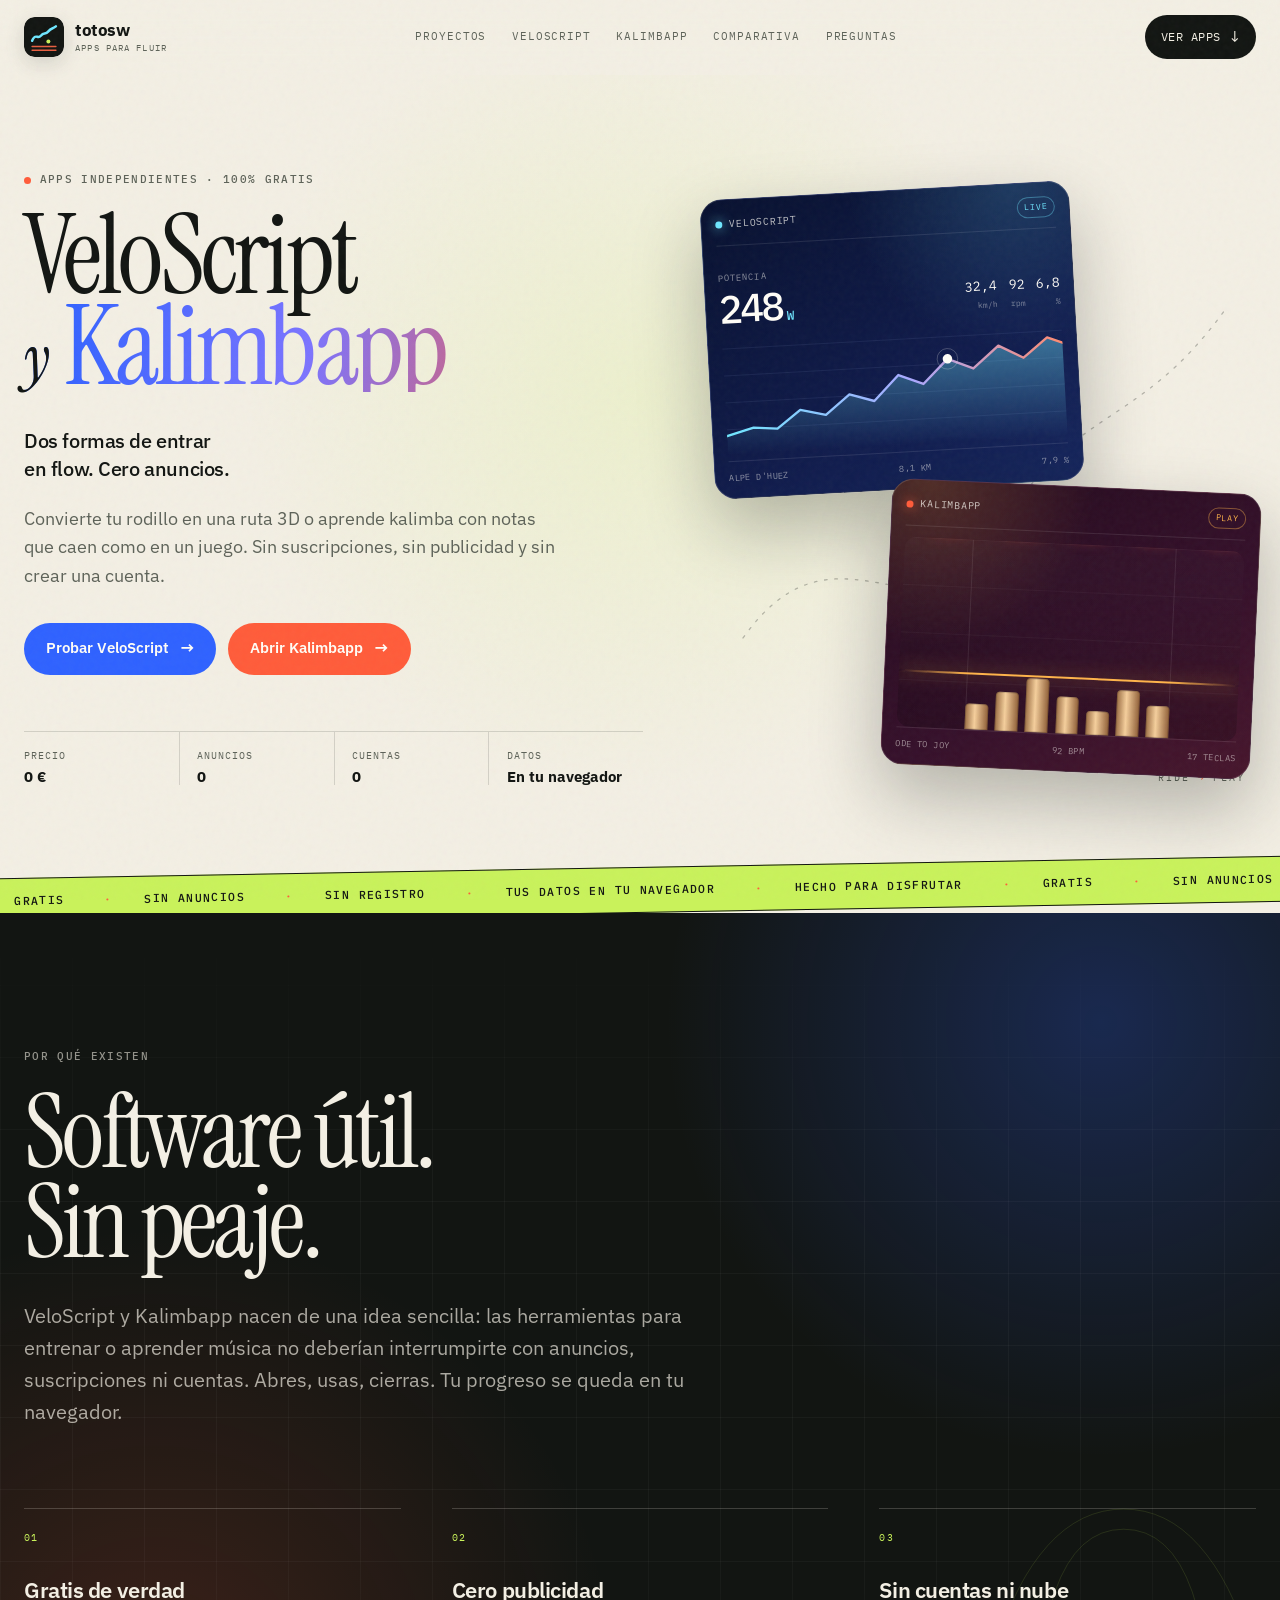
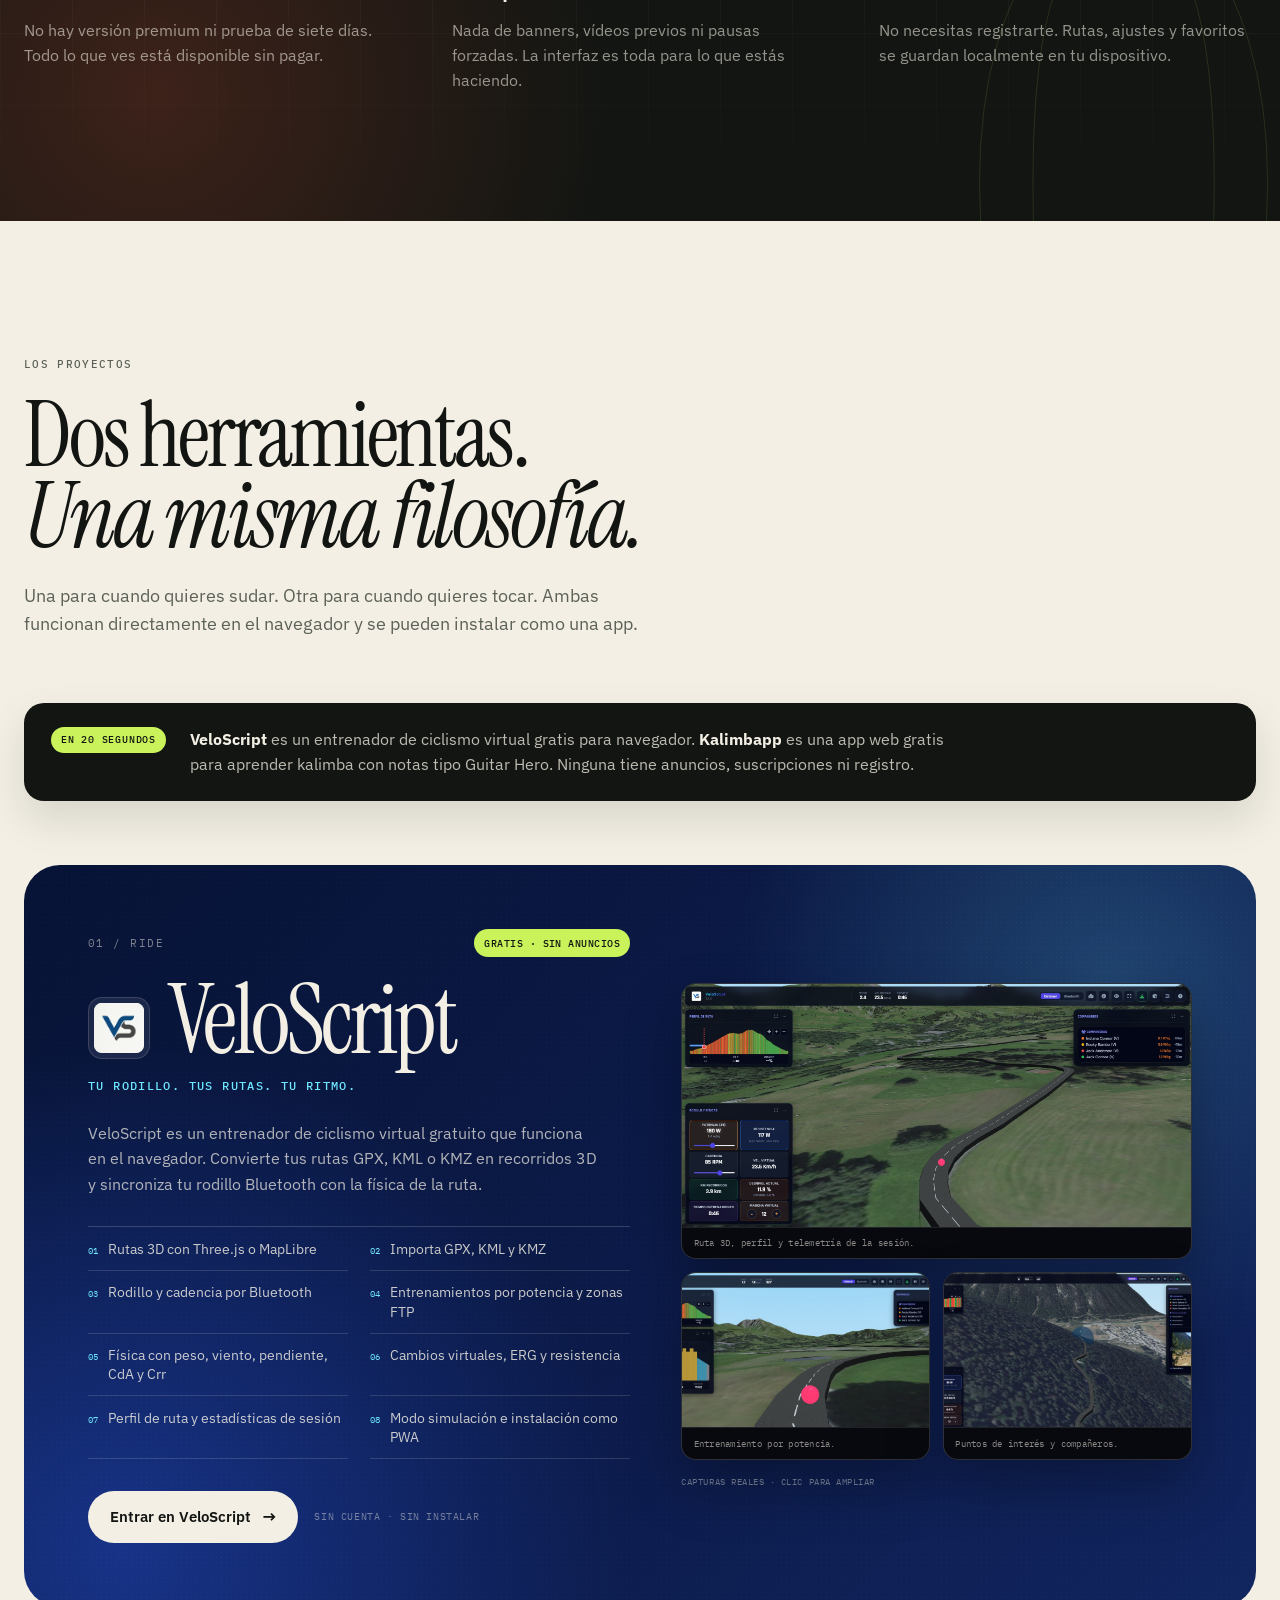
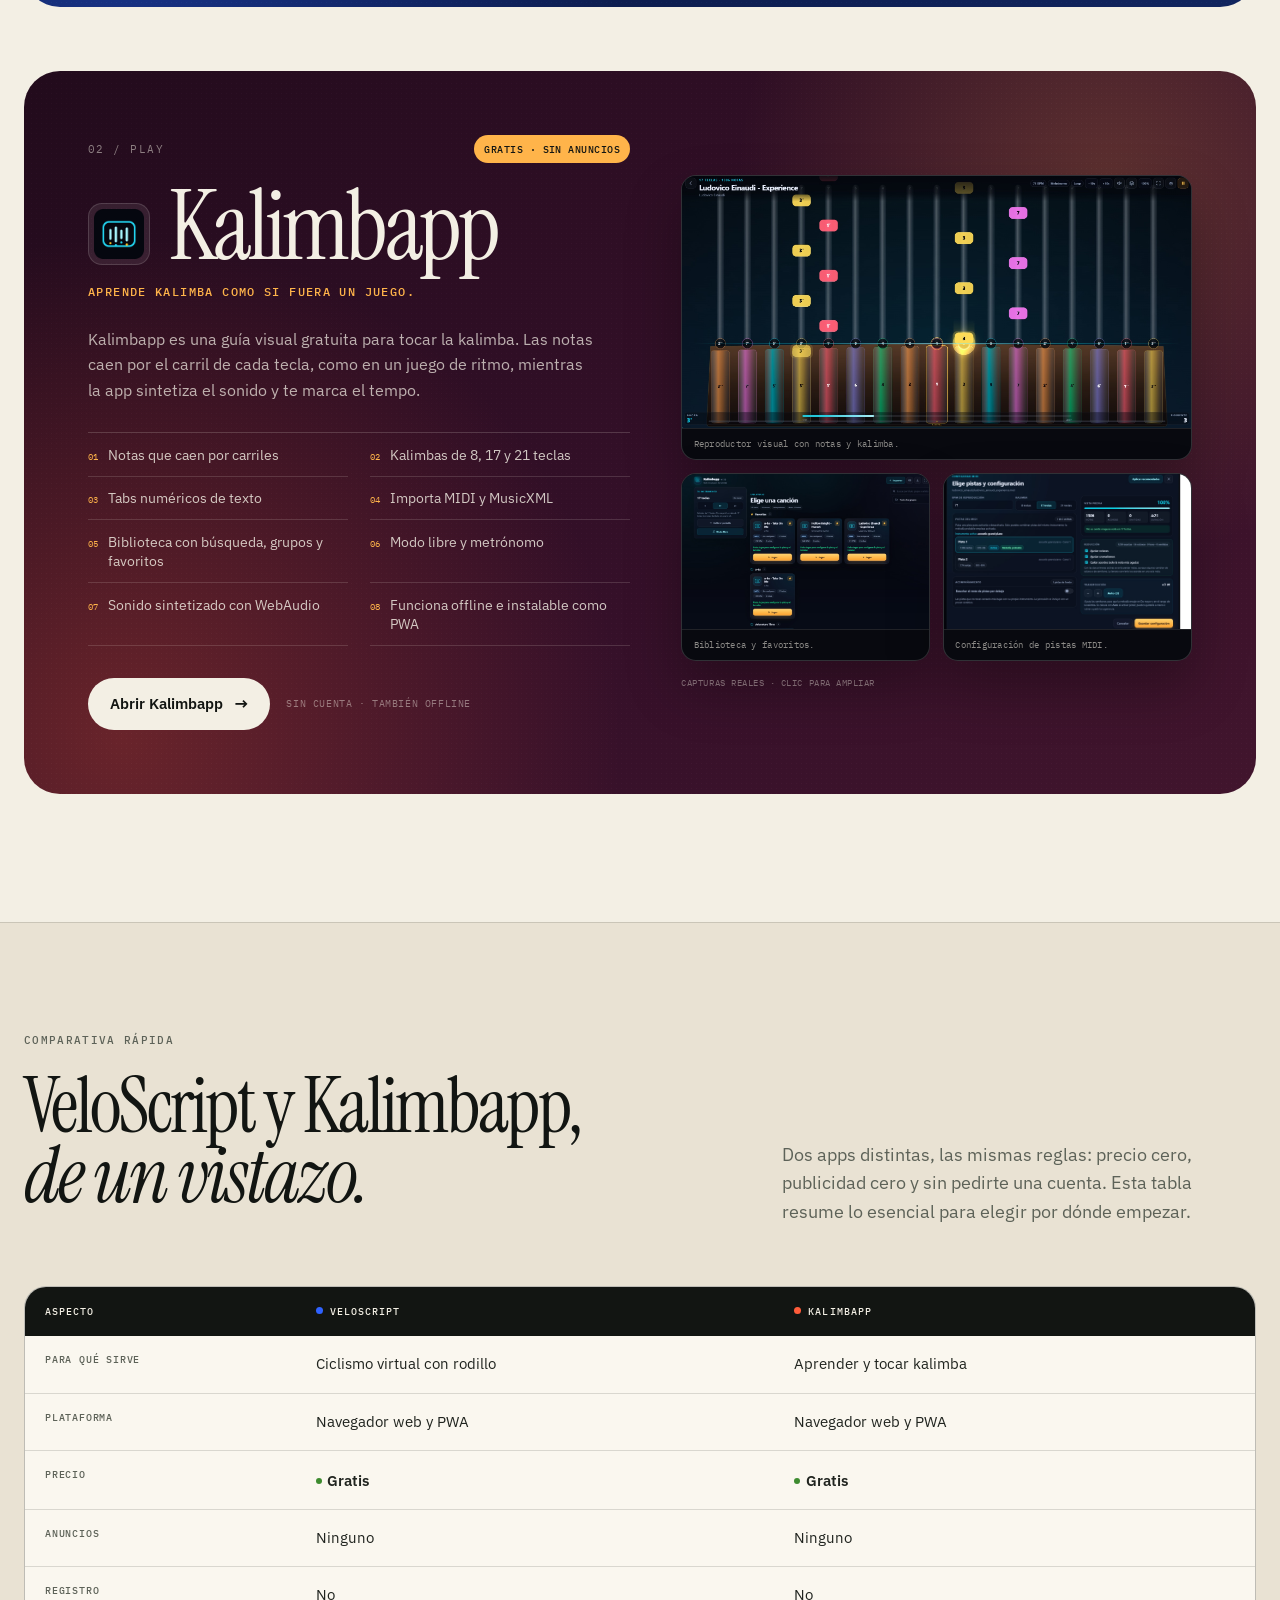
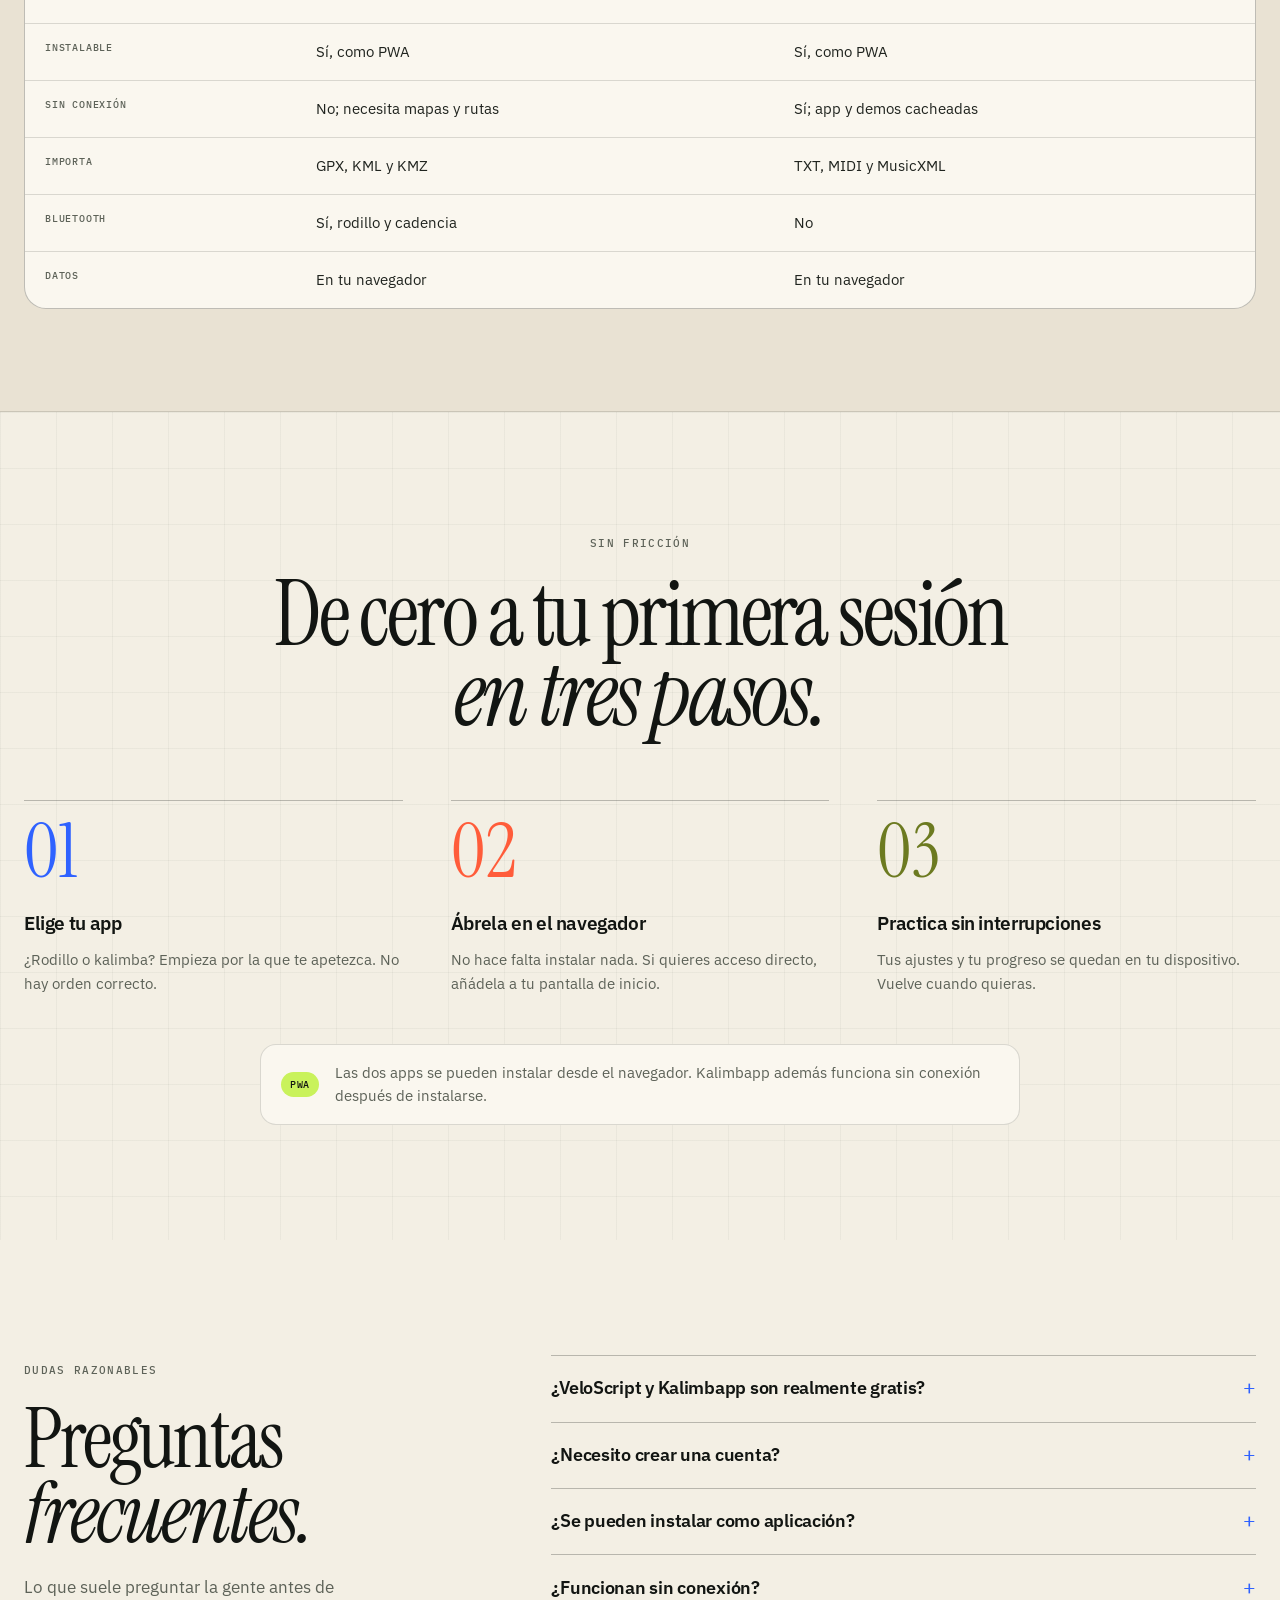
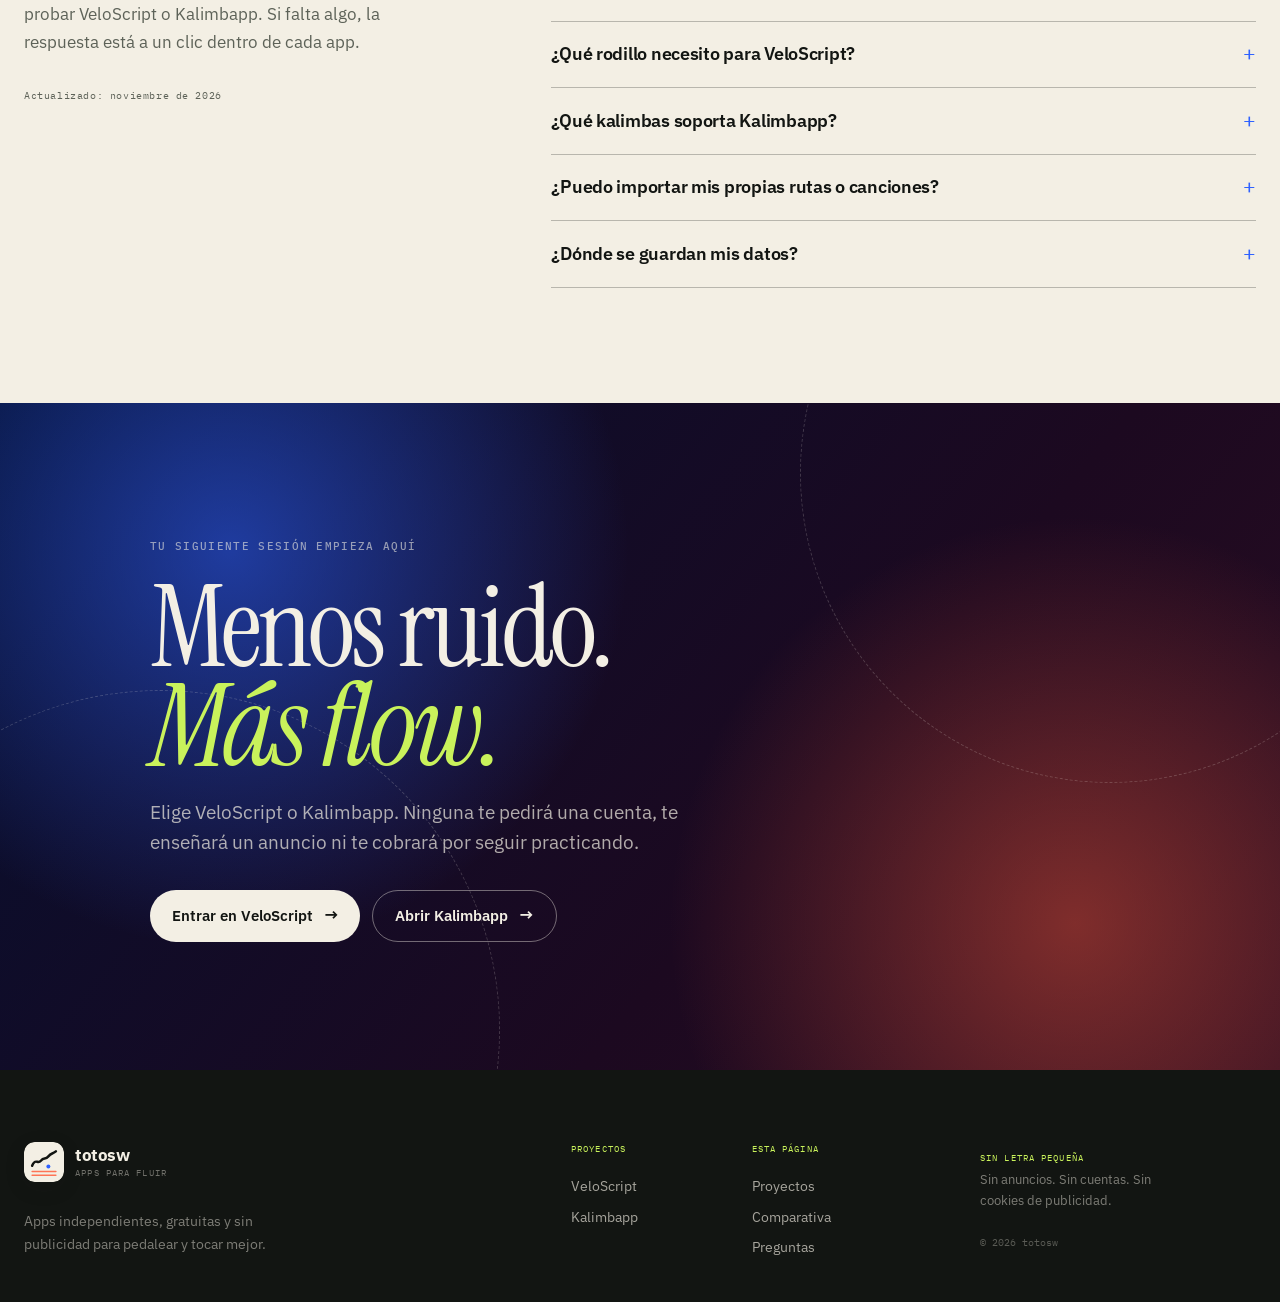
==== commit a2872b63: "imagenes nuevas" ====
--- a/index.html
+++ b/index.html
@@ -82,6 +82,11 @@
         "browserRequirements": "Navegador moderno con WebGL. Web Bluetooth para conectar rodillos y sensores.",
         "url": "https://totosw.github.io/veloscript/",
         "image": "https://totosw.github.io/assets/veloscript-mark.png",
+        "screenshot": [
+          "https://totosw.github.io/veloscript1.jpg",
+          "https://totosw.github.io/veloscript2.jpg",
+          "https://totosw.github.io/veloscript3.jpg"
+        ],
         "description": "Entrenador de ciclismo virtual gratuito para navegador. Convierte rutas GPX, KML y KMZ en recorridos 3D, conecta tu rodillo Bluetooth y entrena con potencia, cadencia y física de la ruta.",
         "isAccessibleForFree": true,
         "offers": {
@@ -113,6 +118,11 @@
         "browserRequirements": "Navegador moderno con WebAudio. Funciona offline tras la instalación.",
         "url": "https://totosw.github.io/kalimbaka/",
         "image": "https://totosw.github.io/assets/kalimbapp-mark.png",
+        "screenshot": [
+          "https://totosw.github.io/kalimbapp1.jpg",
+          "https://totosw.github.io/kalimbapp2.jpg",
+          "https://totosw.github.io/kalimbapp3.jpg"
+        ],
         "description": "Guía visual gratuita para tocar la kalimba. Las notas caen por el carril de cada tecla, con tabs numéricos, sonido sintetizado, metrónomo e importación de MIDI y MusicXML.",
         "isAccessibleForFree": true,
         "offers": {
@@ -416,36 +426,28 @@
             </div>
           </div>
 
-          <div class="project-art project-art--ride" aria-hidden="true">
-            <div class="art-window">
-              <div class="art-window-bar"><i></i><i></i><i></i><span>live-ride.veloscript</span></div>
-              <div class="art-ride">
-                <div class="art-ride-top">
-                  <span class="micro-label">Etapa 12</span>
-                  <strong>Alpe d'Huez</strong>
-                  <span class="art-weather">18 °C · viento 9 km/h</span>
-                </div>
-                <div class="art-ride-stats">
-                  <div><span>Velocidad</span><b>32,4</b><small>km/h</small></div>
-                  <div><span>Potencia</span><b>248</b><small>W</small></div>
-                  <div><span>Pendiente</span><b>6,8</b><small>%</small></div>
-                </div>
-                <svg viewBox="0 0 560 220" fill="none">
-                  <path d="M0 190H560M0 142H560M0 94H560M0 46H560" stroke="#9bb8ff" stroke-opacity=".12"/>
-                  <path d="M0 198L42 184L84 190L126 156L168 168L210 128L252 143L294 96L336 116L378 72L420 91L462 50L504 74L546 36L560 42V220H0Z" fill="url(#project-fill)"/>
-                  <path d="M0 198L42 184L84 190L126 156L168 168L210 128L252 143L294 96L336 116L378 72L420 91L462 50L504 74L546 36L560 42" stroke="url(#project-stroke)" stroke-width="4" stroke-linecap="round" stroke-linejoin="round"/>
-                  <defs>
-                    <linearGradient id="project-fill" x1="0" y1="0" x2="0" y2="1"><stop stop-color="#6fe7ff" stop-opacity=".34"/><stop offset="1" stop-color="#6fe7ff" stop-opacity="0"/></linearGradient>
-                    <linearGradient id="project-stroke" x1="0" y1="0" x2="1" y2="0"><stop stop-color="#6fe7ff"/><stop offset=".5" stop-color="#9c9cff"/><stop offset="1" stop-color="#ff9c7f"/></linearGradient>
-                  </defs>
-                  <circle cx="336" cy="116" r="7" fill="#fffdf7"/>
-                  <circle cx="336" cy="116" r="16" stroke="#fffdf7" stroke-opacity=".25"/>
-                </svg>
-                <div class="art-ride-foot"><span>KM 4,2 / 8,1</span><span>DESNIVEL +612 m</span><span>Z4 · UMBRAL</span></div>
-              </div>
-            </div>
-            <div class="art-chip art-chip--power"><span>POTENCIA</span><strong>248 W</strong></div>
-            <div class="art-chip art-chip--gear"><span>MARCHA</span><strong>12 / 24</strong></div>
+          <div class="project-gallery" role="group" aria-label="Capturas de pantalla de VeloScript">
+            <figure class="shot shot--main">
+              <a class="shot-link" href="veloscript1.jpg" target="_blank" rel="noopener" aria-label="Abrir captura de VeloScript en tamaño completo">
+                <img src="veloscript1.jpg" alt="VeloScript mostrando una ruta 3D con el perfil de elevación, la potencia, la cadencia y los compañeros virtuales." width="1896" height="903" loading="lazy" decoding="async">
+              </a>
+              <figcaption>Ruta 3D, perfil y telemetría de la sesión.</figcaption>
+            </figure>
+            <div class="shot-pair">
+              <figure class="shot">
+                <a class="shot-link" href="veloscript2.jpg" target="_blank" rel="noopener" aria-label="Abrir captura del entrenamiento de VeloScript en tamaño completo">
+                  <img src="veloscript2.jpg" alt="Pantalla de VeloScript con un entrenamiento estructurado por potencia sobre la ruta 3D." width="1896" height="899" loading="lazy" decoding="async">
+                </a>
+                <figcaption>Entrenamiento por potencia.</figcaption>
+              </figure>
+              <figure class="shot">
+                <a class="shot-link" href="veloscript3.jpg" target="_blank" rel="noopener" aria-label="Abrir captura de VeloScript con puntos de interés en tamaño completo">
+                  <img src="veloscript3.jpg" alt="Vista MapLibre de VeloScript con puntos de interés, compañeros y perfil de ruta." width="1899" height="931" loading="lazy" decoding="async">
+                </a>
+                <figcaption>Puntos de interés y compañeros.</figcaption>
+              </figure>
+            </div>
+            <p class="gallery-note">Capturas reales · clic para ampliar</p>
           </div>
         </article>
 
@@ -477,28 +479,28 @@
             </div>
           </div>
 
-          <div class="project-art project-art--play" aria-hidden="true">
-            <div class="art-window">
-              <div class="art-window-bar"><i></i><i></i><i></i><span>kalimbapp / biblioteca</span></div>
-              <div class="art-play">
-                <div class="art-play-head">
-                  <div><span class="micro-label">Ahora suena</span><strong>Ode to Joy</strong></div>
-                  <span class="art-pill">17 teclas</span>
-                </div>
-                <div class="art-lanes">
-                  <div class="art-lane"><span class="art-note" style="--x:18%;--d:0s"></span><span class="art-note" style="--x:52%;--d:-1.4s"></span></div>
-                  <div class="art-lane"><span class="art-note" style="--x:36%;--d:-.7s"></span><span class="art-note" style="--x:72%;--d:-2.2s"></span></div>
-                  <div class="art-lane"><span class="art-note" style="--x:25%;--d:-1.9s"></span><span class="art-note" style="--x:62%;--d:-.3s"></span></div>
-                  <div class="art-lane"><span class="art-note" style="--x:44%;--d:-2.6s"></span><span class="art-note" style="--x:80%;--d:-1.1s"></span></div>
-                  <div class="art-lane"><span class="art-note" style="--x:30%;--d:-1.6s"></span><span class="art-note" style="--x:66%;--d:-.5s"></span></div>
-                </div>
-                <div class="art-hit"></div>
-                <div class="art-tines"><i style="--h:34%"></i><i style="--h:54%"></i><i style="--h:72%"></i><i style="--h:92%"></i><i style="--h:78%"></i><i style="--h:58%"></i><i style="--h:40%"></i></div>
-                <div class="art-play-foot"><span>92 BPM</span><span>4/4</span><span>Melodía</span></div>
-              </div>
-            </div>
-            <div class="art-chip art-chip--tempo"><span>TEMPO</span><strong>92 BPM</strong></div>
-            <div class="art-chip art-chip--keys"><span>KALIMBA</span><strong>17 KEYS</strong></div>
+          <div class="project-gallery" role="group" aria-label="Capturas de pantalla de Kalimbapp">
+            <figure class="shot shot--main">
+              <a class="shot-link" href="kalimbapp3.jpg" target="_blank" rel="noopener" aria-label="Abrir captura del reproductor de Kalimbapp en tamaño completo">
+                <img src="kalimbapp3.jpg" alt="Reproductor de Kalimbapp con las notas cayendo por los carriles de una kalimba de 17 teclas." width="1903" height="943" loading="lazy" decoding="async">
+              </a>
+              <figcaption>Reproductor visual con notas y kalimba.</figcaption>
+            </figure>
+            <div class="shot-pair">
+              <figure class="shot">
+                <a class="shot-link" href="kalimbapp1.jpg" target="_blank" rel="noopener" aria-label="Abrir captura de la biblioteca de Kalimbapp en tamaño completo">
+                  <img src="kalimbapp1.jpg" alt="Biblioteca de Kalimbapp con canciones agrupadas, búsqueda y selector de kalimba de 17 teclas." width="1771" height="943" loading="lazy" decoding="async">
+                </a>
+                <figcaption>Biblioteca y favoritos.</figcaption>
+              </figure>
+              <figure class="shot">
+                <a class="shot-link" href="kalimbapp2.jpg" target="_blank" rel="noopener" aria-label="Abrir captura del configurador MIDI de Kalimbapp en tamaño completo">
+                  <img src="kalimbapp2.jpg" alt="Configurador de MIDI de Kalimbapp con pistas, transposición y reducción de notas." width="1152" height="785" loading="lazy" decoding="async">
+                </a>
+                <figcaption>Configuración de pistas MIDI.</figcaption>
+              </figure>
+            </div>
+            <p class="gallery-note">Capturas reales · clic para ampliar</p>
           </div>
         </article>
       </div>
--- a/styles.css
+++ b/styles.css
@@ -1114,290 +1114,79 @@
   color: rgba(243, 239, 228, 0.45);
 }
 
-/* Project art */
-.project-art {
+/* Screenshot galleries */
+.project-gallery {
   position: relative;
   z-index: 2;
-  min-height: 430px;
   display: flex;
-  align-items: center;
-}
-
-.art-window {
-  width: 100%;
+  flex-direction: column;
+  gap: 0.8rem;
+}
+
+.shot {
+  margin: 0;
   overflow: hidden;
   background: #08090f;
   border: 1px solid rgba(255, 255, 255, 0.16);
-  border-radius: 18px;
-  box-shadow: 0 32px 70px rgba(0, 0, 0, 0.35);
-}
-
-.project-art--ride .art-window {
-  transform: rotate(1.4deg);
-}
-
-.project-art--play .art-window {
-  transform: rotate(-1.4deg);
-}
-
-.art-window-bar {
-  display: flex;
-  align-items: center;
-  gap: 5px;
-  padding: 0.6rem 0.75rem;
-  background: rgba(255, 255, 255, 0.04);
-  border-bottom: 1px solid rgba(255, 255, 255, 0.1);
-  font-family: var(--font-mono);
-  font-size: 0.48rem;
-  letter-spacing: 0.05em;
-  color: rgba(255, 253, 247, 0.45);
-}
-
-.art-window-bar i {
-  width: 6px;
-  height: 6px;
-  border-radius: 50%;
-  background: rgba(255, 255, 255, 0.18);
-}
-
-.art-window-bar span {
-  margin-left: auto;
-}
-
-.art-ride {
-  padding: 1rem;
-}
-
-.art-ride-top {
-  display: flex;
-  flex-wrap: wrap;
-  align-items: baseline;
-  gap: 0.45rem 0.8rem;
-  margin-bottom: 0.9rem;
-}
-
-.art-ride-top strong {
-  font-size: 1.05rem;
-  letter-spacing: -0.02em;
-}
-
-.art-ride-top .micro-label {
-  color: rgba(255, 253, 247, 0.44);
-}
-
-.art-weather {
-  margin-left: auto;
-  font-family: var(--font-mono);
-  font-size: 0.5rem;
-  color: rgba(255, 253, 247, 0.42);
-}
-
-.art-ride-stats {
-  display: grid;
-  grid-template-columns: repeat(3, 1fr);
-  gap: 0.6rem;
-  margin-bottom: 0.4rem;
-}
-
-.art-ride-stats div {
-  padding: 0.55rem 0.6rem;
-  background: rgba(255, 255, 255, 0.045);
-  border: 1px solid rgba(255, 255, 255, 0.08);
-  border-radius: 9px;
-}
-
-.art-ride-stats span {
+  border-radius: 15px;
+  box-shadow: 0 26px 55px rgba(0, 0, 0, 0.3);
+  transition: border-color 0.2s ease, transform 0.2s ease;
+}
+
+.shot:hover {
+  border-color: rgba(255, 255, 255, 0.32);
+  transform: translateY(-2px);
+}
+
+.shot-link {
   display: block;
-  font-family: var(--font-mono);
-  font-size: 0.45rem;
-  letter-spacing: 0.08em;
-  text-transform: uppercase;
-  color: rgba(255, 253, 247, 0.44);
-}
-
-.art-ride-stats b {
-  font-family: var(--font-mono);
-  font-size: 1.2rem;
-  font-weight: 500;
-  letter-spacing: -0.04em;
-}
-
-.art-ride-stats small {
-  margin-left: 0.12rem;
-  font-size: 0.48rem;
-  color: var(--ride-bright);
-}
-
-.art-ride svg {
+  overflow: hidden;
+  background: #08090f;
+}
+
+.shot img {
+  display: block;
   width: 100%;
   height: auto;
-}
-
-.art-ride-foot,
-.art-play-foot {
-  display: flex;
-  justify-content: space-between;
-  gap: 0.5rem;
-  padding-top: 0.55rem;
-  border-top: 1px solid rgba(255, 255, 255, 0.08);
-  font-family: var(--font-mono);
-  font-size: 0.46rem;
-  letter-spacing: 0.05em;
-  color: rgba(255, 253, 247, 0.42);
-}
-
-.art-play {
-  position: relative;
-  padding: 1rem 1rem 0.7rem;
-}
-
-.art-play-head {
-  display: flex;
-  align-items: center;
-  justify-content: space-between;
-  gap: 1rem;
-  margin-bottom: 0.75rem;
-}
-
-.art-play-head .micro-label {
-  display: block;
-  color: rgba(255, 253, 247, 0.44);
-}
-
-.art-play-head strong {
-  font-size: 1.05rem;
-  letter-spacing: -0.02em;
-}
-
-.art-pill {
-  padding: 0.22rem 0.45rem;
-  border: 1px solid rgba(255, 180, 74, 0.4);
-  border-radius: 999px;
-  font-family: var(--font-mono);
-  font-size: 0.46rem;
-  color: var(--play-bright);
-}
-
-.art-lanes {
-  position: relative;
+  transition: transform 0.5s cubic-bezier(0.2, 0.7, 0.2, 1);
+}
+
+.shot:hover img {
+  transform: scale(1.018);
+}
+
+.shot-pair {
   display: grid;
-  grid-template-columns: repeat(5, 1fr);
-  height: 190px;
-  overflow: hidden;
-  background:
-    linear-gradient(rgba(255, 255, 255, 0.035) 1px, transparent 1px) 0 0 / 100% 25%,
-    rgba(255, 255, 255, 0.015);
-  border-radius: 8px;
-}
-
-.art-lane {
-  position: relative;
-  border-left: 1px solid rgba(255, 255, 255, 0.08);
-}
-
-.art-lane:last-child {
-  border-right: 1px solid rgba(255, 255, 255, 0.08);
-}
-
-.art-note {
-  position: absolute;
-  top: -24px;
-  left: var(--x, 40%);
-  width: 64%;
-  height: 12px;
-  border-radius: 3px;
-  background: linear-gradient(180deg, #ffe087, var(--play));
-  box-shadow: 0 0 14px rgba(255, 92, 58, 0.6);
-  animation: fall 3.2s linear infinite;
-  animation-delay: var(--d, 0s);
-}
-
-.art-lane:nth-child(2) .art-note,
-.art-lane:nth-child(4) .art-note {
-  background: linear-gradient(180deg, #ffd08e, #ff8a65);
-}
-
-.art-hit {
-  position: absolute;
-  right: 0.8rem;
-  bottom: 80px;
-  left: 0.8rem;
-  height: 2px;
-  background: linear-gradient(90deg, transparent, var(--play-bright) 18%, var(--play-bright) 82%, transparent);
-  box-shadow: 0 0 16px rgba(255, 180, 74, 0.8);
-}
-
-.art-tines {
-  display: flex;
-  align-items: flex-end;
-  justify-content: center;
-  gap: 2.5%;
-  height: 68px;
-  margin-top: -68px;
-  padding: 0 0.5rem;
-  position: relative;
-  z-index: 2;
-}
-
-.art-tines i {
-  width: 8%;
-  height: var(--h, 50%);
-  border-radius: 3px 3px 0 0;
-  background: linear-gradient(90deg, #8d5d35, #f6d09d 45%, #8a5832);
-}
-
-.art-play-foot {
-  margin-top: 0.7rem;
-}
-
-.art-chip {
-  position: absolute;
-  z-index: 4;
-  padding: 0.48rem 0.68rem;
-  background: var(--paper);
-  color: var(--ink);
-  border-radius: 10px;
-  box-shadow: 0 12px 28px rgba(0, 0, 0, 0.28);
-}
-
-.art-chip span {
-  display: block;
-  font-family: var(--font-mono);
-  font-size: 0.43rem;
-  letter-spacing: 0.1em;
-  color: var(--muted);
-}
-
-.art-chip strong {
-  display: block;
-  margin-top: 0.1rem;
-  font-family: var(--font-mono);
-  font-size: 0.78rem;
-  font-weight: 500;
-}
-
-.art-chip--power {
-  top: 10%;
-  right: -1.8%;
-  transform: rotate(3deg);
-}
-
-.art-chip--gear {
-  bottom: 8%;
-  left: -2%;
-  transform: rotate(-3deg);
-}
-
-.art-chip--tempo {
-  top: 9%;
-  left: -1%;
-  transform: rotate(-2deg);
-}
-
-.art-chip--keys {
-  right: -1.5%;
-  bottom: 7%;
-  transform: rotate(3deg);
+  grid-template-columns: repeat(2, minmax(0, 1fr));
+  gap: 0.8rem;
+}
+
+.shot-pair .shot-link {
+  aspect-ratio: 16 / 10;
+}
+
+.shot-pair .shot img {
+  width: 100%;
+  height: 100%;
+  object-fit: cover;
+}
+
+.shot figcaption {
+  padding: 0.52rem 0.7rem;
+  border-top: 1px solid rgba(255, 255, 255, 0.1);
+  font-family: var(--font-mono);
+  font-size: 0.55rem;
+  letter-spacing: 0.03em;
+  color: rgba(243, 239, 228, 0.56);
+}
+
+.gallery-note {
+  margin: 0.15rem 0 0;
+  font-family: var(--font-mono);
+  font-size: 0.55rem;
+  letter-spacing: 0.06em;
+  text-transform: uppercase;
+  color: rgba(243, 239, 228, 0.4);
 }
 
 /* Comparison */
@@ -1877,24 +1666,11 @@
     grid-template-columns: 1fr;
   }
 
-  .project-art {
-    min-height: 380px;
+  .project-gallery {
+    width: 100%;
+    max-width: 720px;
+    margin-inline: auto;
     order: 2;
-  }
-
-  .project-art .art-window {
-    max-width: 640px;
-    margin-inline: auto;
-  }
-
-  .art-chip--power,
-  .art-chip--keys {
-    right: 4%;
-  }
-
-  .art-chip--gear,
-  .art-chip--tempo {
-    left: 4%;
   }
 }
 
@@ -2045,14 +1821,6 @@
 
   .feature-list {
     grid-template-columns: 1fr;
-  }
-
-  .project-art {
-    min-height: 340px;
-  }
-
-  .art-chip {
-    display: none;
   }
 
   .table-wrap {
@@ -2148,6 +1916,10 @@
     align-items: flex-start;
   }
 
+  .shot-pair {
+    grid-template-columns: 1fr;
+  }
+
   .project-actions {
     align-items: flex-start;
     flex-direction: column;
